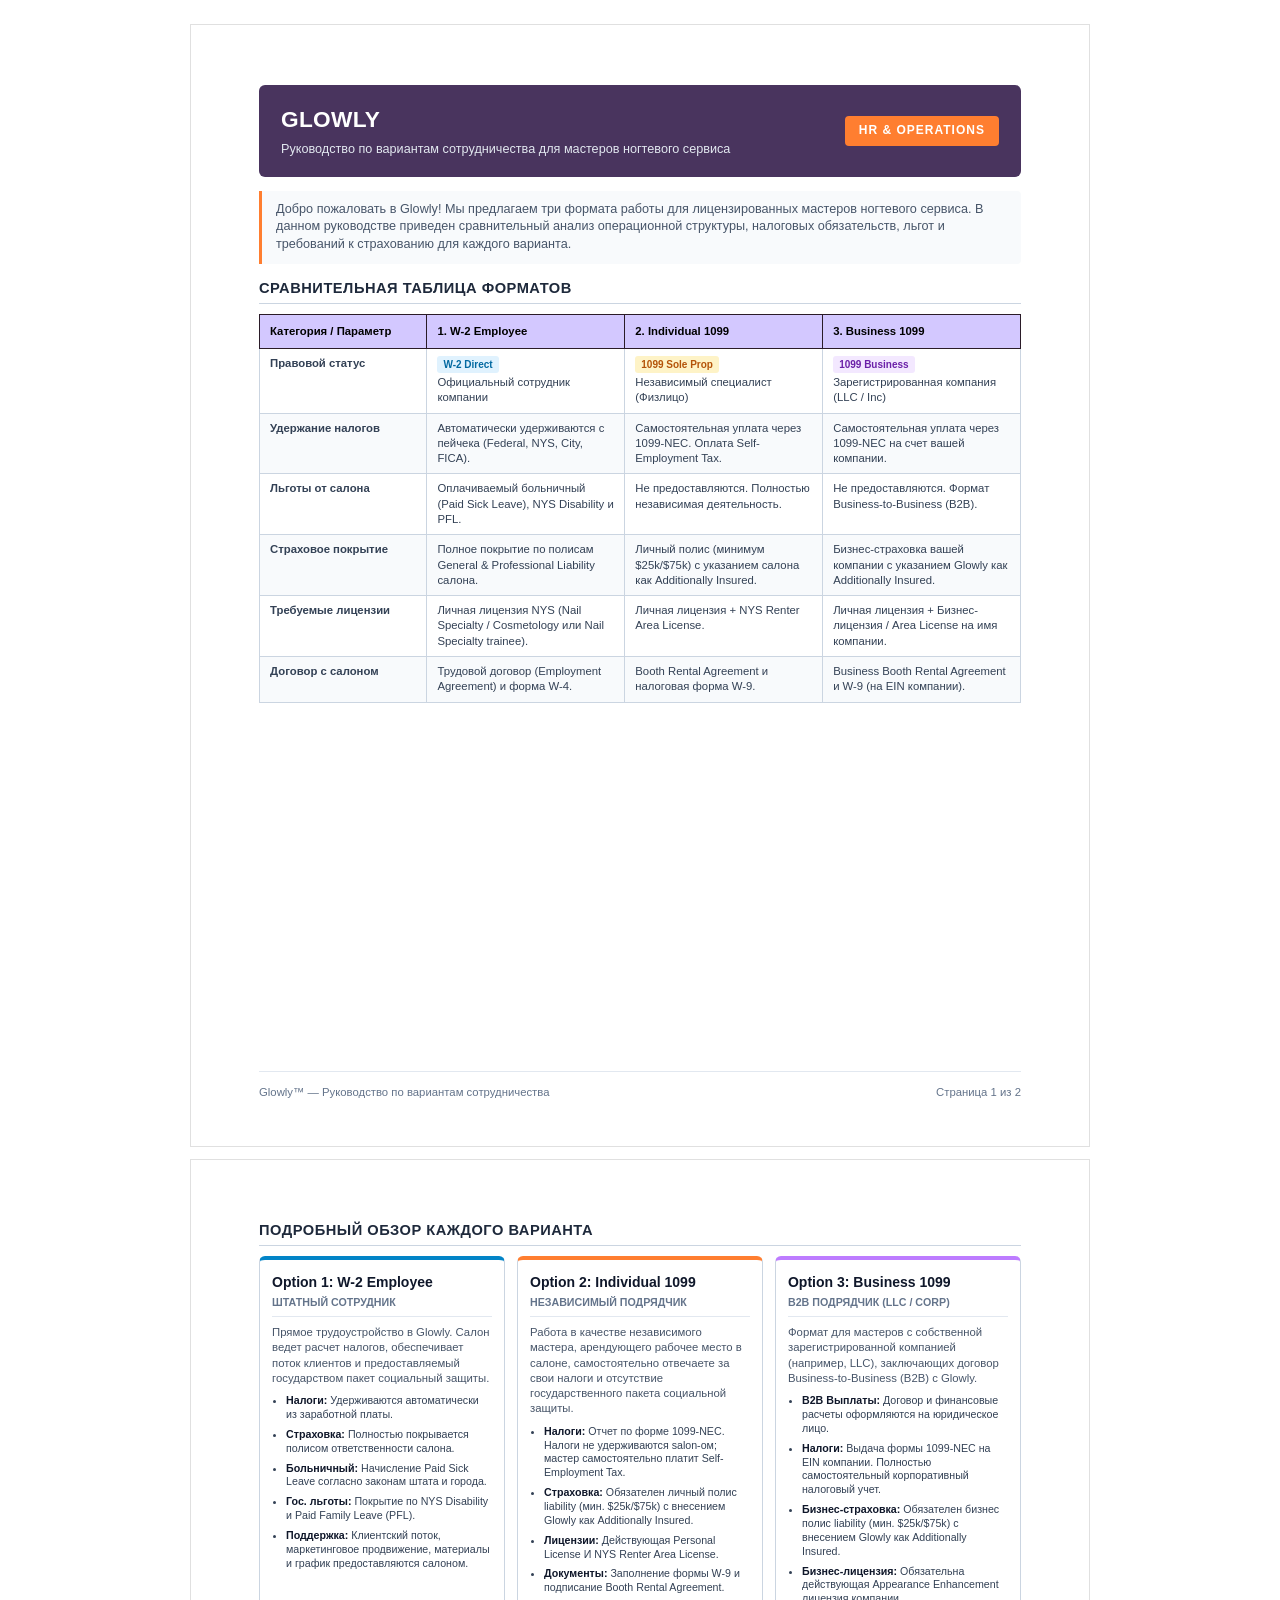
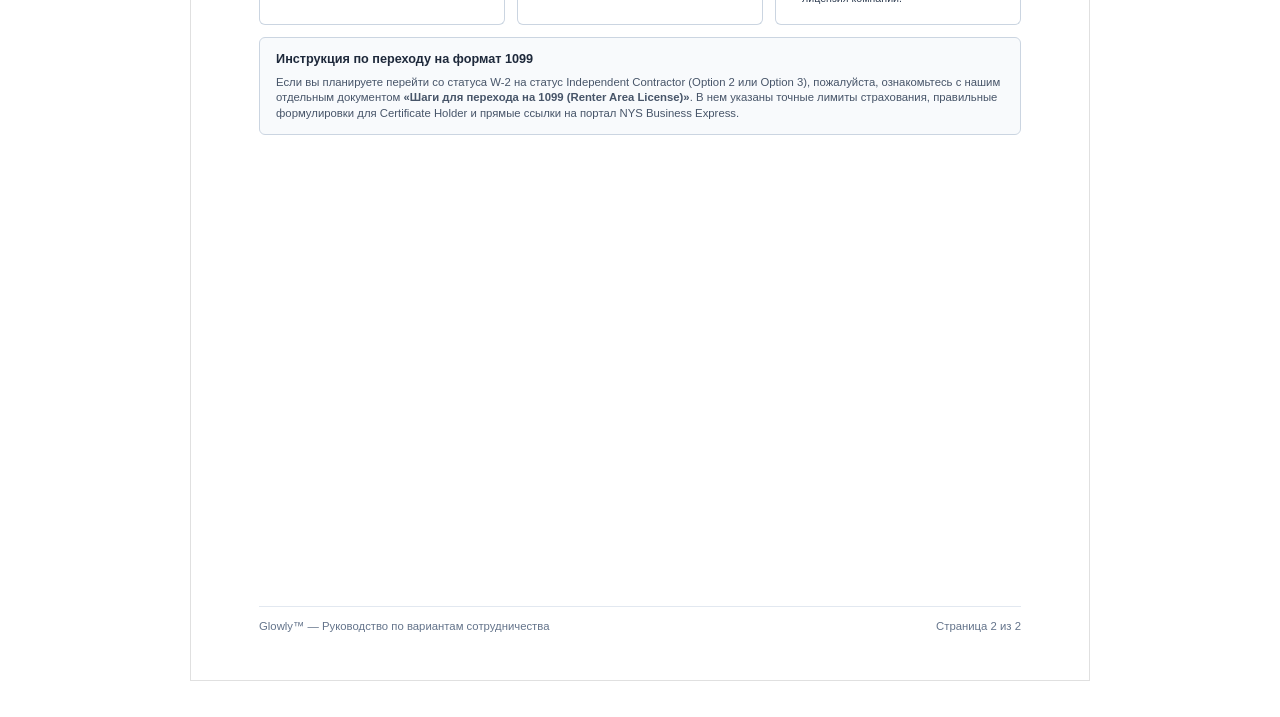
==== index.html @ 04765d13 "second page draft" ====
<!doctype html>
<html lang="ru">
  <head>
    <meta charset="UTF-8" />
    <title>Glowly — Варианты работы для мастеров ногтевого сервиса</title>
    <style>
      @page {
        margin: 0;
      }
      *,
      *::before,
      *::after {
        box-sizing: border-box;
      }
      html,
      body {
        margin: 0;
        padding: 0;
      }
      html {
        background-color: #ffffff;
      }
      @media (prefers-color-scheme: dark) {
        html {
          background-color: #1f1f1f;
        }
      }
      body {
        padding: 24px 0;
        margin: 0 auto;
        max-width: 900px !important;
        border: none !important;
        background: transparent !important;
        font-family:
          "Segoe UI",
          -apple-system,
          BlinkMacSystemFont,
          Roboto,
          Helvetica,
          Arial,
          sans-serif;
        color: #1e293b;
        line-height: 1.45;
      }
      .page {
        height: 297mm;
        margin: 0 auto 12px auto;
        padding: 16mm 18mm 12mm 18mm;
        background-color: #ffffff;
        border: 1px solid rgba(0, 0, 0, 0.12);
        display: flex;
        flex-direction: column;
        justify-content: space-between;
        position: relative;
        overflow: hidden;
      }
      @media screen and (max-width: 600px) {
        body {
          padding: 16px 0;
        }
        .page {
          margin: 0 auto 8px auto;
          border: none;
          padding: 12px 16px;
          height: auto;
          min-height: 297mm;
        }
      }
      .page-content {
        flex: 1 1 0;
        min-height: 0;
        overflow: hidden;
      }
      .page-footer {
        flex-shrink: 0;
        margin-top: auto;
        padding-top: 3mm;
        border-top: 1px solid #e2e8f0;
        display: flex;
        justify-content: space-between;
        align-items: center;
        font-size: 8.5pt;
        color: #64748b;
      }

      /* Header Masthead */
      .header-masthead {
        background: #49345e;
        color: #ffffff;
        padding: 18px 22px;
        border-radius: 6px;
        margin-bottom: 14px;
        display: flex;
        justify-content: space-between;
        align-items: center;
      }
      .masthead-title h1 {
        font-size: 17pt;
        font-weight: 700;
        margin: 0 0 4px 0;
        letter-spacing: 0.3px;
        color: #ffffff;
      }
      .masthead-title p {
        font-size: 9.5pt;
        margin: 0;
        color: #e2e8f0;
        font-weight: 300;
      }
      .brand-badge {
        background: #ff7e30;
        color: #ffffff;
        font-weight: 700;
        font-size: 9pt;
        padding: 6px 14px;
        border-radius: 4px;
        letter-spacing: 1px;
        text-transform: uppercase;
      }

      .intro-text {
        font-size: 9.5pt;
        color: #475569;
        margin-bottom: 14px;
        line-height: 1.4;
        background: #f8fafc;
        padding: 10px 14px;
        border-left: 3px solid #ff7e30;
        border-radius: 0 4px 4px 0;
      }

      .section-title {
        font-size: 11pt;
        font-weight: 700;
        color: #1e293b;
        text-transform: uppercase;
        letter-spacing: 0.5px;
        margin: 0 0 10px 0;
        padding-bottom: 4px;
        border-bottom: 1px solid #cbd5e1;
      }

      /* Comparison Table */
      .comp-table {
        width: 100%;
        border-collapse: collapse;
        font-size: 8.5pt;
        margin-bottom: 16px;
      }
      .comp-table th {
        background-color: #d3c8ff;
        color: #000000;
        padding: 8px 10px;
        text-align: left;
        font-weight: 600;
        border: 1px solid #2a1b28;
      }
      .comp-table th:first-child {
        width: 22%;
      }
      .comp-table th:nth-child(2) {
        width: 26%;
      }
      .comp-table th:nth-child(3) {
        width: 26%;
      }
      .comp-table th:nth-child(4) {
        width: 26%;
      }
      .comp-table td {
        padding: 7px 10px;
        border: 1px solid #cbd5e1;
        vertical-align: top;
        color: #334155;
        line-height: 1.35;
      }
      .comp-table tr:nth-child(even) td {
        background-color: #f8fafc;
      }
      .tag-w2 {
        display: inline-block;
        background: #e0f2fe;
        color: #0369a1;
        font-weight: 700;
        padding: 2px 6px;
        border-radius: 3px;
        font-size: 7.5pt;
        margin-bottom: 2px;
      }
      .tag-ind {
        display: inline-block;
        background: #fef3c7;
        color: #b45309;
        font-weight: 700;
        padding: 2px 6px;
        border-radius: 3px;
        font-size: 7.5pt;
        margin-bottom: 2px;
      }
      .tag-biz {
        display: inline-block;
        background: #f3e8ff;
        color: #6b21a8;
        font-weight: 700;
        padding: 2px 6px;
        border-radius: 3px;
        font-size: 7.5pt;
        margin-bottom: 2px;
      }

      /* Option Detail Cards Grid */
      .cards-grid {
        display: grid;
        grid-template-columns: repeat(3, 1fr);
        gap: 12px;
        margin-bottom: 12px;
      }
      .option-card {
        border: 1px solid #cbd5e1;
        border-radius: 6px;
        padding: 12px;
        background: #ffffff;
        display: flex;
        flex-direction: column;
      }
      .card-w2 {
        border-top: 4px solid #0284c7;
      }
      .card-ind {
        border-top: 4px solid #ff7e30;
      }
      .card-biz {
        border-top: 4px solid #bd7cff;
      }

      .card-header {
        margin-bottom: 8px;
        padding-bottom: 6px;
        border-bottom: 1px solid #e2e8f0;
      }
      .card-header h3 {
        font-size: 10.5pt;
        margin: 0 0 2px 0;
        color: #0f172a;
      }
      .card-subtitle {
        font-size: 8pt;
        color: #64748b;
        font-weight: 600;
        text-transform: uppercase;
      }

      .card-body p {
        font-size: 8.5pt;
        color: #475569;
        margin: 0 0 8px 0;
        line-height: 1.35;
      }

      .feature-list {
        margin: 0;
        padding-left: 14px;
        font-size: 8pt;
        color: #334155;
      }
      .feature-list li {
        margin-bottom: 6px;
        line-height: 1.3;
      }
      .feature-list li strong {
        color: #0f172a;
      }

      /* Summary Box */
      .summary-box {
        background-color: #f8fafc;
        border: 1px solid #cbd5e1;
        border-radius: 6px;
        padding: 12px 16px;
        margin-top: 10px;
      }
      .summary-box h4 {
        margin: 0 0 6px 0;
        font-size: 9.5pt;
        color: #1e293b;
      }
      .summary-box p {
        margin: 0;
        font-size: 8.5pt;
        color: #475569;
        line-height: 1.4;
      }

      @media print {
        @page {
          size: letter;
          margin: 0;
        }
        *,
        *::before,
        *::after {
          box-shadow: none !important;
          text-shadow: none !important;
          -webkit-print-color-adjust: exact;
          print-color-adjust: exact;
        }
        body {
          padding: 0;
          background: none;
        }
        .page {
          margin: 0;
          border: none;
          height: 279.4mm;
          padding: 14mm 18mm 8mm 18mm;
          break-after: page;
          page-break-after: always;
        }
        .header-masthead {
          margin-bottom: 10px;
        }
        .intro-text {
          margin-bottom: 10px;
        }
        .section-title {
          margin-bottom: 8px;
        }
        .comp-table {
          margin-bottom: 12px;
        }
        .page-footer {
          padding-top: 2mm;
          font-size: 8pt;
        }
        .page:last-child {
          break-after: auto;
          page-break-after: auto;
        }
      }
      [contenteditable]:focus {
        outline: none;
      }
    </style>
  </head>
  <body>
    <div contenteditable="true">
      <!-- PAGE 1 -->
      <section class="page">
        <div class="page-content">
          <header class="header-masthead">
            <div class="masthead-title">
              <h1>GLOWLY</h1>
              <p>Руководство по вариантам сотрудничества для мастеров ногтевого сервиса</p>
            </div>
            <div class="brand-badge">HR & Operations</div>
          </header>

          <div class="intro-text">
            Добро пожаловать в Glowly! Мы предлагаем три формата работы для лицензированных мастеров ногтевого сервиса.
            В данном руководстве приведен сравнительный анализ операционной структуры, налоговых обязательств, льгот и
            требований к страхованию для каждого варианта.
          </div>

          <h2 class="section-title">Сравнительная таблица форматов</h2>

          <table class="comp-table">
            <thead>
              <tr>
                <th>Категория / Параметр</th>
                <th>1. W-2 Employee</th>
                <th>2. Individual 1099</th>
                <th>3. Business 1099</th>
              </tr>
            </thead>
            <tbody>
              <tr>
                <td><strong>Правовой статус</strong></td>
                <td><span class="tag-w2">W-2 Direct</span><br />Официальный сотрудник компании</td>
                <td><span class="tag-ind">1099 Sole Prop</span><br />Независимый специалист (Физлицо)</td>
                <td><span class="tag-biz">1099 Business</span><br />Зарегистрированная компания (LLC / Inc)</td>
              </tr>
              <tr>
                <td><strong>Удержание налогов</strong></td>
                <td>Автоматически удерживаются с пейчека (Federal, NYS, City, FICA).</td>
                <td>Самостоятельная уплата через 1099-NEC. Оплата Self-Employment Tax.</td>
                <td>Самостоятельная уплата через 1099-NEC на счет вашей компании.</td>
              </tr>
              <tr>
                <td><strong>Льготы от салона</strong></td>
                <td>Оплачиваемый больничный (Paid Sick Leave), NYS Disability и PFL.</td>
                <td>Не предоставляются. Полностью независимая деятельность.</td>
                <td>Не предоставляются. Формат Business-to-Business (B2B).</td>
              </tr>
              <tr>
                <td><strong>Страховое покрытие</strong></td>
                <td>Полное покрытие по полисам General & Professional Liability салона.</td>
                <td>Личный полис (минимум $25k/$75k) с указанием салона как Additionally Insured.</td>
                <td>Бизнес-страховка вашей компании с указанием Glowly как Additionally Insured.</td>
              </tr>
              <tr>
                <td><strong>Требуемые лицензии</strong></td>
                <td>Личная лицензия NYS (Nail Specialty / Cosmetology или Nail Specialty trainee).</td>
                <td>Личная лицензия + NYS Renter Area License.</td>
                <td>Личная лицензия + Бизнес-лицензия / Area License на имя компании.</td>
              </tr>
              <tr>
                <td><strong>Договор с салоном</strong></td>
                <td>Трудовой договор (Employment Agreement) и форма W-4.</td>
                <td>Booth Rental Agreement и налоговая форма W-9.</td>
                <td>Business Booth Rental Agreement и W-9 (на EIN компании).</td>
              </tr>
            </tbody>
          </table>
        </div>
        <footer class="page-footer">
          <span>Glowly™ — Руководство по вариантам сотрудничества</span>
          <span>Страница 1 из 2</span>
        </footer>
      </section>

      <!-- PAGE 2 -->
      <section class="page">
        <div class="page-content">
          <h2 class="section-title">Подробный обзор каждого варианта</h2>

          <div class="cards-grid">
            <!-- CARD 1 -->
            <div class="option-card card-w2">
              <div class="card-header">
                <h3>Option 1: W-2 Employee</h3>
                <div class="card-subtitle">Штатный сотрудник</div>
              </div>
              <div class="card-body">
                <p>
                  Прямое трудоустройство в Glowly. Салон ведет расчет налогов, обеспечивает поток клиентов и
                  предоставляемый государством пакет социальный защиты.
                </p>
                <ul class="feature-list">
                  <li><strong>Налоги:</strong> Удерживаются автоматически из заработной платы.</li>
                  <li><strong>Страховка:</strong> Полностью покрывается полисом ответственности салона.</li>
                  <li><strong>Больничный:</strong> Начисление Paid Sick Leave согласно законам штата и города.</li>
                  <li><strong>Гос. льготы:</strong> Покрытие по NYS Disability и Paid Family Leave (PFL).</li>
                  <li>
                    <strong>Поддержка:</strong> Клиентский поток, маркетинговое продвижение, материалы и график
                    предоставляются салоном.
                  </li>
                </ul>
              </div>
            </div>

            <!-- CARD 2 -->
            <div class="option-card card-ind">
              <div class="card-header">
                <h3>Option 2: Individual 1099</h3>
                <div class="card-subtitle">Независимый подрядчик</div>
              </div>
              <div class="card-body">
                <p>
                  Работа в качестве независимого мастера, арендующего рабочее место в салоне, самостоятельно отвечаете за свои налоги и отсутствие государственного пакета социальной защиты.
                </p>
                <ul class="feature-list">
                  <li>
                    <strong>Налоги:</strong> Отчет по форме 1099-NEC. Налоги не удерживаются salon-ом; мастер
                    самостоятельно платит Self-Employment Tax.
                  </li>
                  <li>
                    <strong>Страховка:</strong> Обязателен личный полис liability (мин. $25k/$75k) с внесением Glowly
                    как Additionally Insured.
                  </li>
                  <li><strong>Лицензии:</strong> Действующая Personal License И NYS Renter Area License.</li>
                  <li><strong>Документы:</strong> Заполнение формы W-9 и подписание Booth Rental Agreement.</li>
                </ul>
              </div>
            </div>

            <!-- CARD 3 -->
            <div class="option-card card-biz">
              <div class="card-header">
                <h3>Option 3: Business 1099</h3>
                <div class="card-subtitle">B2B Подрядчик (LLC / Corp)</div>
              </div>
              <div class="card-body">
                <p>
                  Формат для мастеров с собственной зарегистрированной компанией (например, LLC), заключающих договор
                  Business-to-Business (B2B) с Glowly.
                </p>
                <ul class="feature-list">
                  <li><strong>B2B Выплаты:</strong> Договор и финансовые расчеты оформляются на юридическое лицо.</li>
                  <li>
                    <strong>Налоги:</strong> Выдача формы 1099-NEC на EIN компании. Полностью самостоятельный
                    корпоративный налоговый учет.
                  </li>
                  <li>
                    <strong>Бизнес-страховка:</strong> Обязателен бизнес полис liability (мин. $25k/$75k) с внесением Glowly как Additionally Insured.
                  </li>
                  <li>
                    <strong>Бизнес-лицензия:</strong> Обязательна действующая Appearance Enhancement лицензия компании.
                  </li>
                </ul>
              </div>
            </div>
          </div>

          <div class="summary-box">
            <h4>Инструкция по переходу на формат 1099</h4>
            <p>
              Если вы планируете перейти со статуса W-2 на статус Independent Contractor (Option 2 или Option 3),
              пожалуйста, ознакомьтесь с нашим отдельным документом
              <strong>«Шаги для перехода на 1099 (Renter Area License)»</strong>. В нем указаны точные лимиты
              страхования, правильные формулировки для Certificate Holder и прямые ссылки на портал NYS Business
              Express.
            </p>
          </div>
        </div>
        <footer class="page-footer">
          <span>Glowly™ — Руководство по вариантам сотрудничества</span>
          <span>Страница 2 из 2</span>
        </footer>
      </section>
    </div>
  </body>
</html>
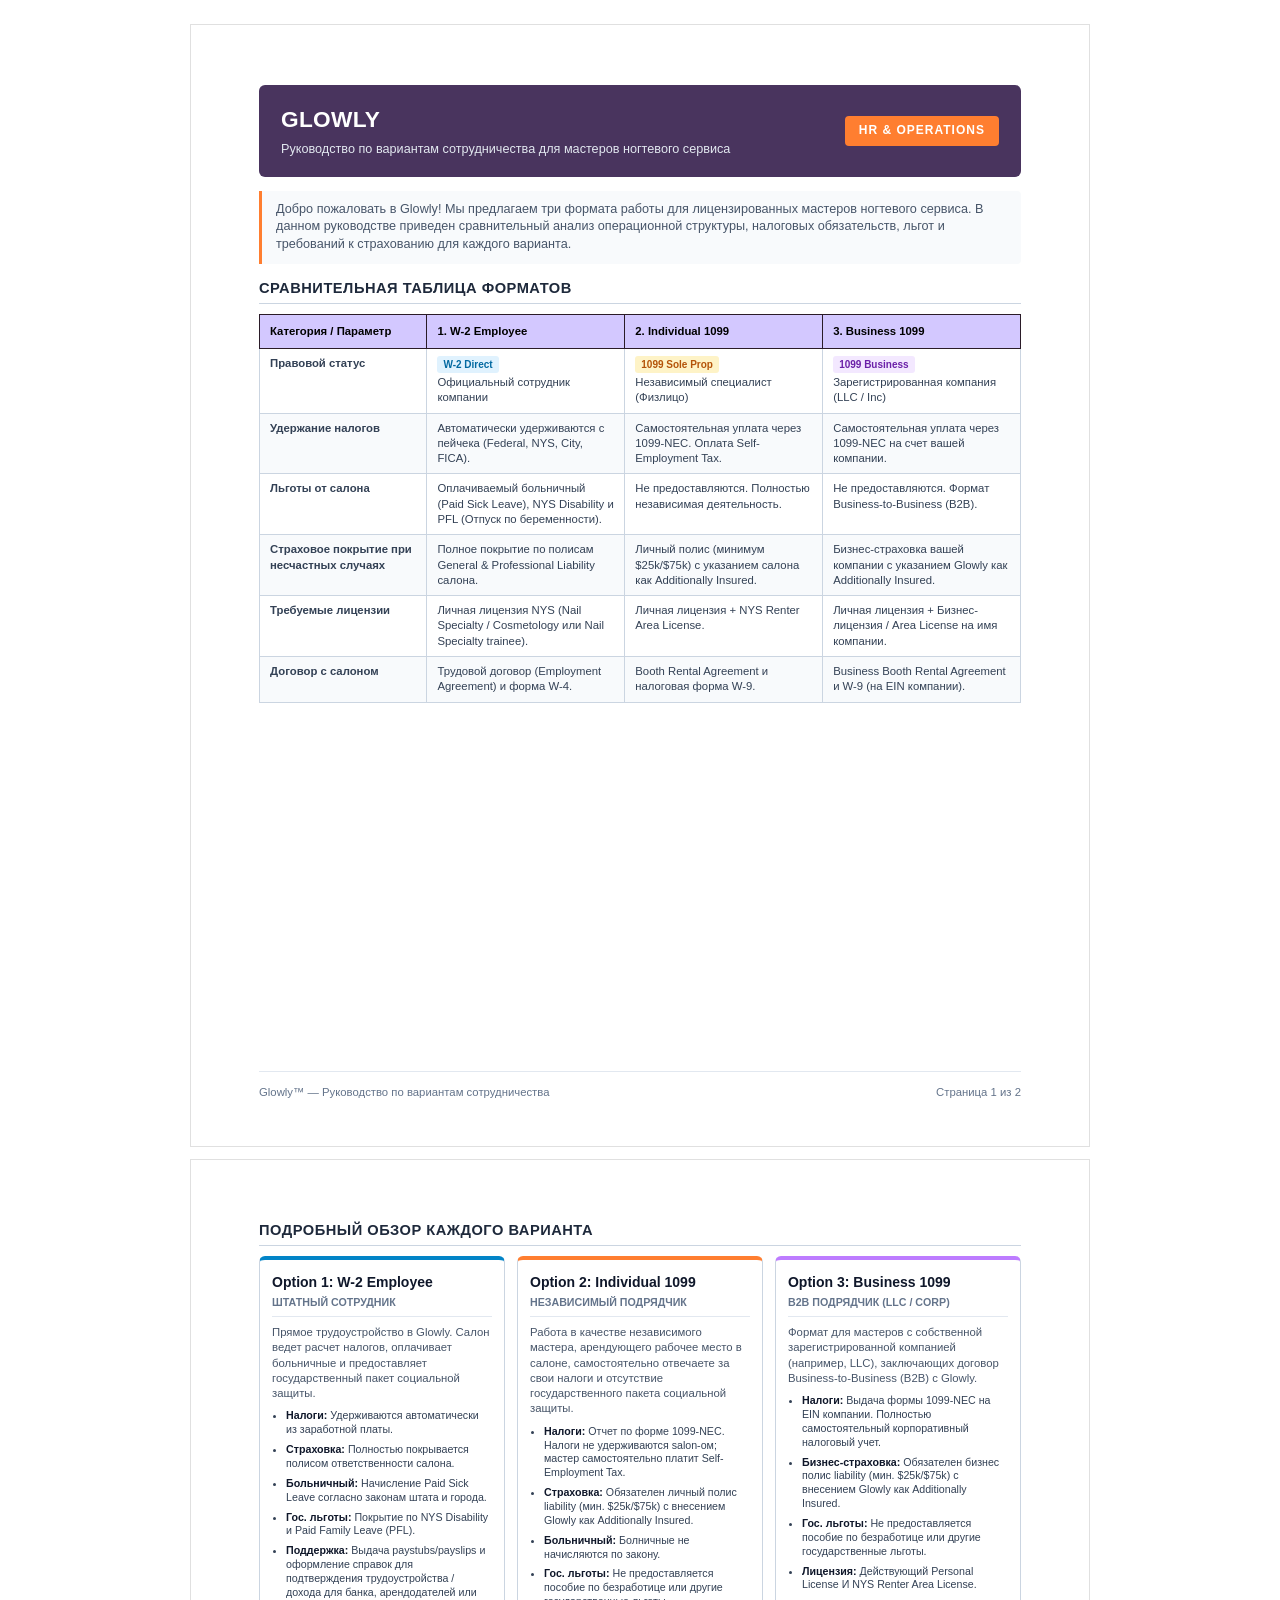
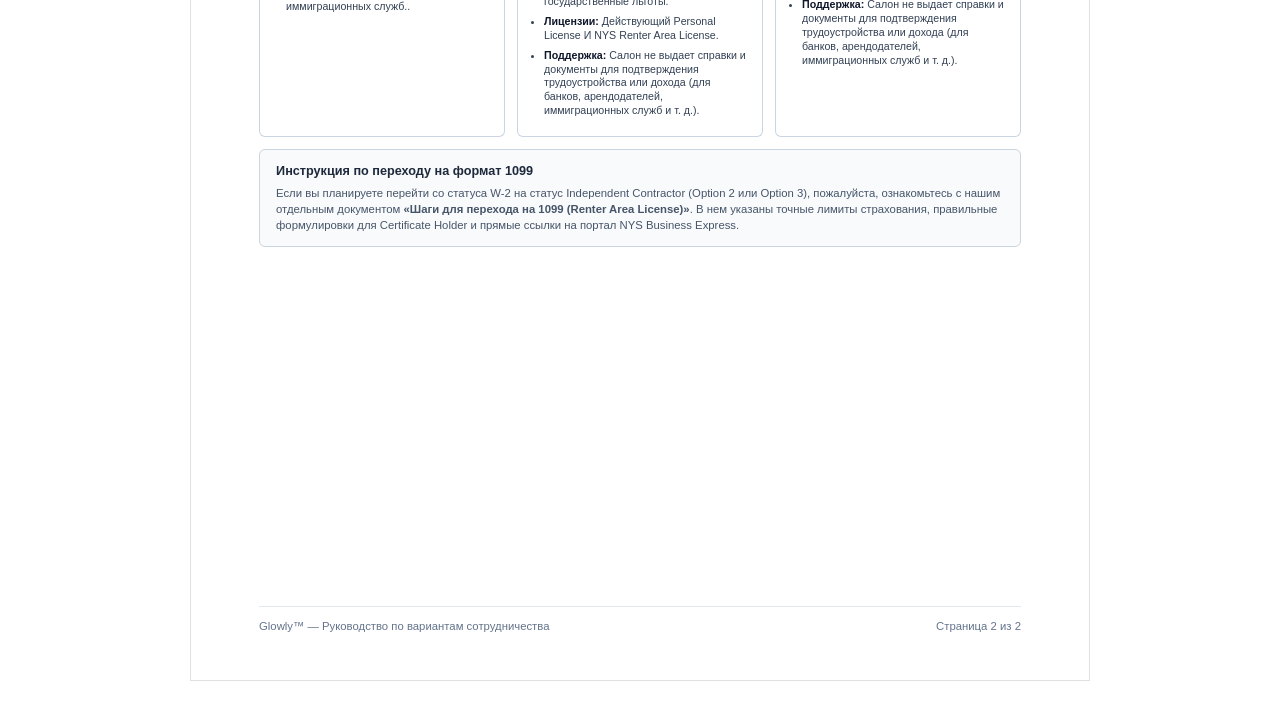
==== commit 217a0d17: "forth page draft" ====
--- a/index.html
+++ b/index.html
@@ -387,12 +387,12 @@
               </tr>
               <tr>
                 <td><strong>Льготы от салона</strong></td>
-                <td>Оплачиваемый больничный (Paid Sick Leave), NYS Disability и PFL.</td>
+                <td>Оплачиваемый больничный (Paid Sick Leave), NYS Disability и PFL (Отпуск по беременности).</td>
                 <td>Не предоставляются. Полностью независимая деятельность.</td>
                 <td>Не предоставляются. Формат Business-to-Business (B2B).</td>
               </tr>
               <tr>
-                <td><strong>Страховое покрытие</strong></td>
+                <td><strong>Страховое покрытие при несчастных случаях</strong></td>
                 <td>Полное покрытие по полисам General & Professional Liability салона.</td>
                 <td>Личный полис (минимум $25k/$75k) с указанием салона как Additionally Insured.</td>
                 <td>Бизнес-страховка вашей компании с указанием Glowly как Additionally Insured.</td>
@@ -432,8 +432,8 @@
               </div>
               <div class="card-body">
                 <p>
-                  Прямое трудоустройство в Glowly. Салон ведет расчет налогов, обеспечивает поток клиентов и
-                  предоставляемый государством пакет социальный защиты.
+                  Прямое трудоустройство в Glowly. Салон ведет расчет налогов, оплачивает больничные и предоставляет
+                  государственный пакет социальной защиты.
                 </p>
                 <ul class="feature-list">
                   <li><strong>Налоги:</strong> Удерживаются автоматически из заработной платы.</li>
@@ -441,8 +441,8 @@
                   <li><strong>Больничный:</strong> Начисление Paid Sick Leave согласно законам штата и города.</li>
                   <li><strong>Гос. льготы:</strong> Покрытие по NYS Disability и Paid Family Leave (PFL).</li>
                   <li>
-                    <strong>Поддержка:</strong> Клиентский поток, маркетинговое продвижение, материалы и график
-                    предоставляются салоном.
+                    <strong>Поддержка:</strong> Выдача paystubs/payslips и оформление справок для подтверждения
+                    трудоустройства / дохода для банка, арендодателей или иммиграционных служб..
                   </li>
                 </ul>
               </div>
@@ -456,7 +456,8 @@
               </div>
               <div class="card-body">
                 <p>
-                  Работа в качестве независимого мастера, арендующего рабочее место в салоне, самостоятельно отвечаете за свои налоги и отсутствие государственного пакета социальной защиты.
+                  Работа в качестве независимого мастера, арендующего рабочее место в салоне, самостоятельно отвечаете
+                  за свои налоги и отсутствие государственного пакета социальной защиты.
                 </p>
                 <ul class="feature-list">
                   <li>
@@ -467,8 +468,16 @@
                     <strong>Страховка:</strong> Обязателен личный полис liability (мин. $25k/$75k) с внесением Glowly
                     как Additionally Insured.
                   </li>
-                  <li><strong>Лицензии:</strong> Действующая Personal License И NYS Renter Area License.</li>
-                  <li><strong>Документы:</strong> Заполнение формы W-9 и подписание Booth Rental Agreement.</li>
+                  <li><strong>Больничный:</strong> Болничные не начисляются по закону.</li>
+                  <li>
+                    <strong>Гос. льготы:</strong> Не предоставляется пособие по безработице или другие государственные
+                    льготы.
+                  </li>
+                  <li><strong>Лицензии:</strong> Действующий Personal License И NYS Renter Area License.</li>
+                  <li>
+                    <strong>Поддержка:</strong> Салон не выдает справки и документы для подтверждения трудоустройства
+                    или дохода (для банков, арендодателей, иммиграционных служб и т. д.).
+                  </li>
                 </ul>
               </div>
             </div>
@@ -485,16 +494,22 @@
                   Business-to-Business (B2B) с Glowly.
                 </p>
                 <ul class="feature-list">
-                  <li><strong>B2B Выплаты:</strong> Договор и финансовые расчеты оформляются на юридическое лицо.</li>
                   <li>
                     <strong>Налоги:</strong> Выдача формы 1099-NEC на EIN компании. Полностью самостоятельный
                     корпоративный налоговый учет.
                   </li>
                   <li>
-                    <strong>Бизнес-страховка:</strong> Обязателен бизнес полис liability (мин. $25k/$75k) с внесением Glowly как Additionally Insured.
-                  </li>
-                  <li>
-                    <strong>Бизнес-лицензия:</strong> Обязательна действующая Appearance Enhancement лицензия компании.
+                    <strong>Бизнес-страховка:</strong> Обязателен бизнес полис liability (мин. $25k/$75k) с внесением
+                    Glowly как Additionally Insured.
+                  </li>
+                  <li>
+                    <strong>Гос. льготы:</strong> Не предоставляется пособие по безработице или другие государственные
+                    льготы.
+                  </li>
+                  <li><strong>Лицензия:</strong> Действующий Personal License И NYS Renter Area License.</li>
+                  <li>
+                    <strong>Поддержка:</strong> Салон не выдает справки и документы для подтверждения трудоустройства
+                    или дохода (для банков, арендодателей, иммиграционных служб и т. д.).
                   </li>
                 </ul>
               </div>
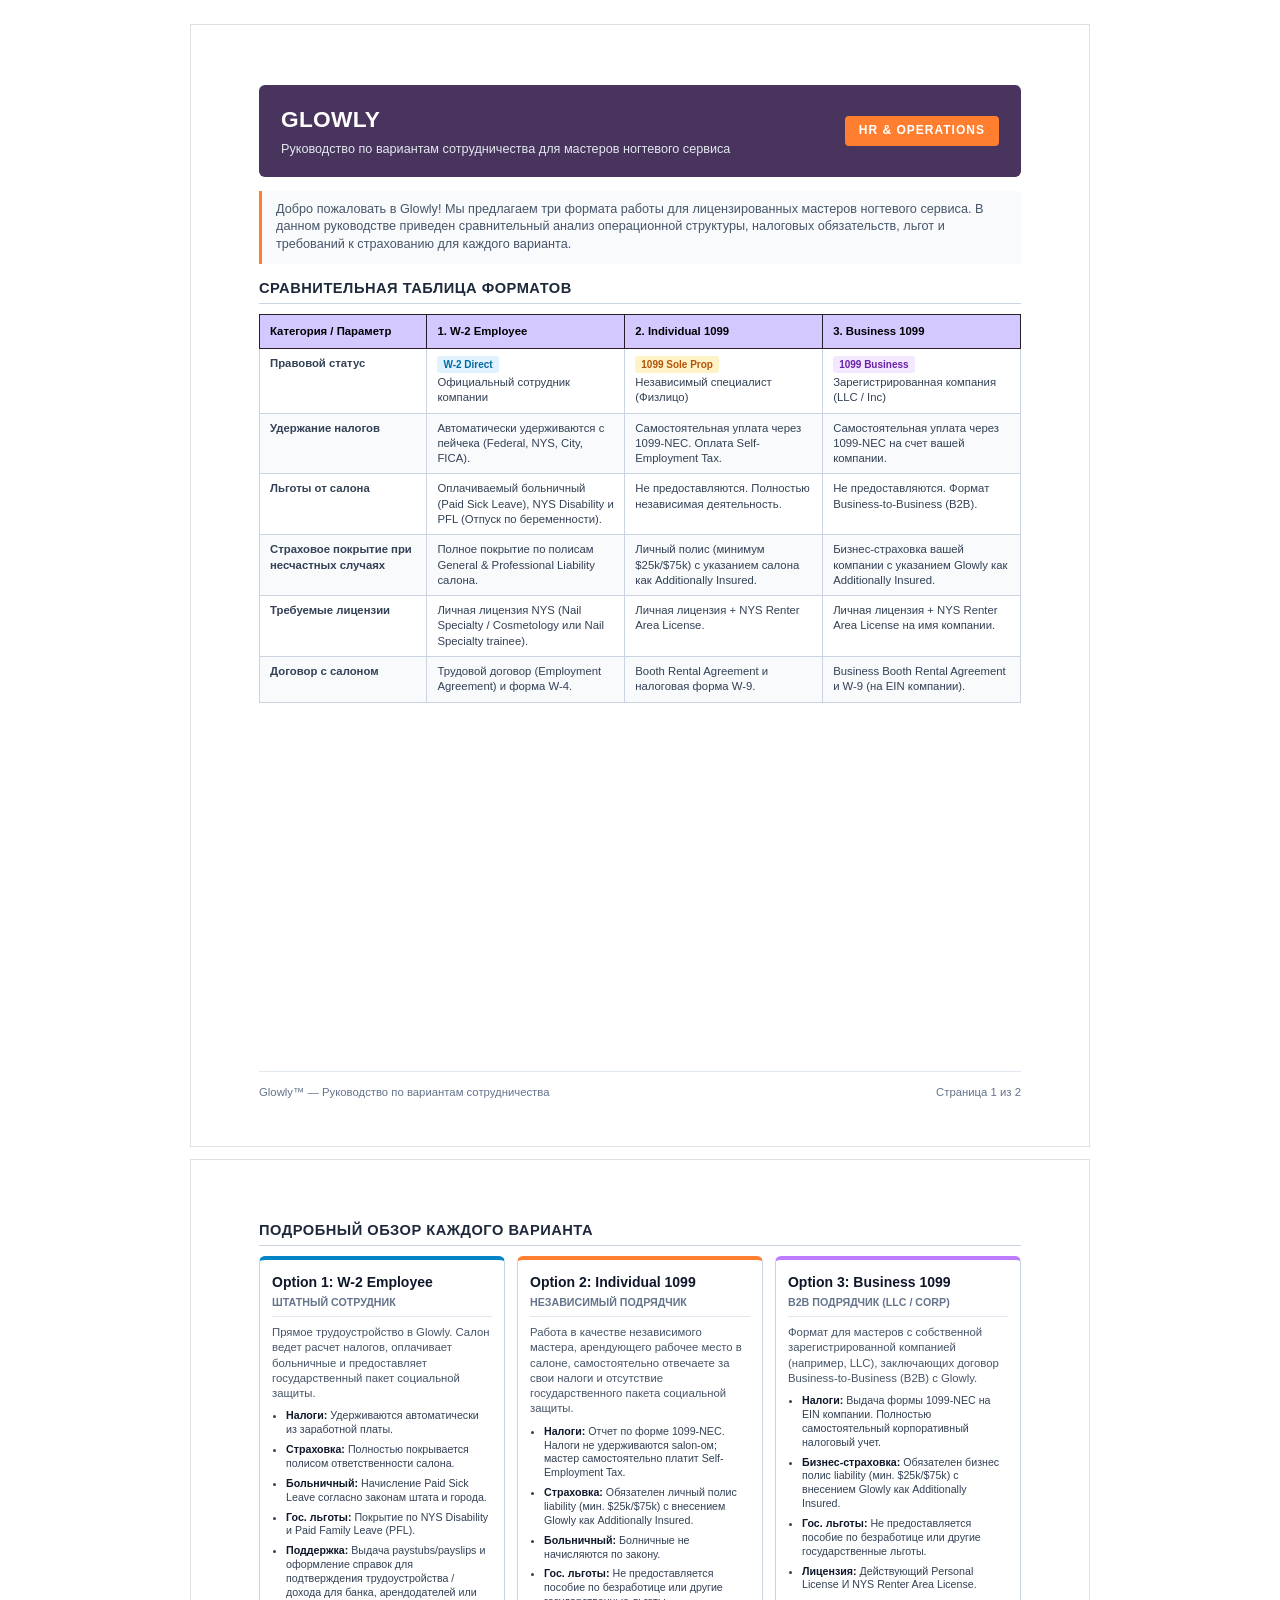
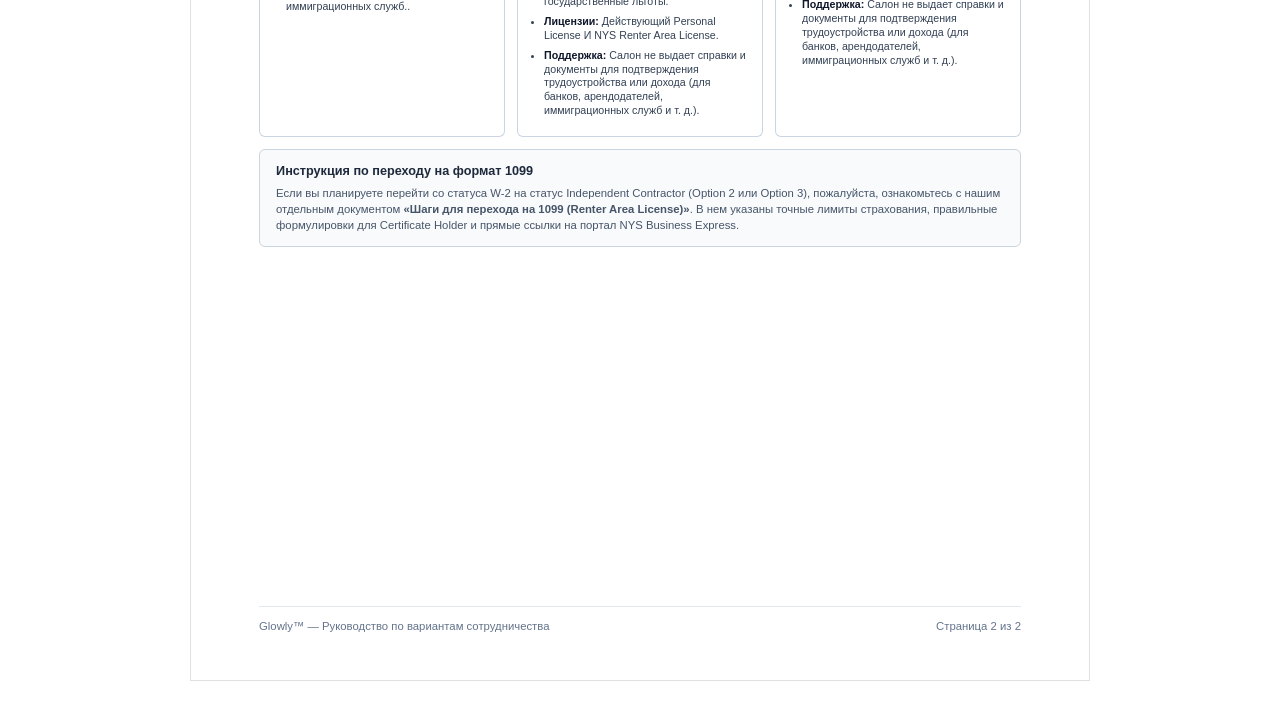
==== commit 2f66fd8d: "fifth page draft" ====
--- a/index.html
+++ b/index.html
@@ -401,7 +401,7 @@
                 <td><strong>Требуемые лицензии</strong></td>
                 <td>Личная лицензия NYS (Nail Specialty / Cosmetology или Nail Specialty trainee).</td>
                 <td>Личная лицензия + NYS Renter Area License.</td>
-                <td>Личная лицензия + Бизнес-лицензия / Area License на имя компании.</td>
+                <td>Личная лицензия + NYS Renter Area License на имя компании.</td>
               </tr>
               <tr>
                 <td><strong>Договор с салоном</strong></td>
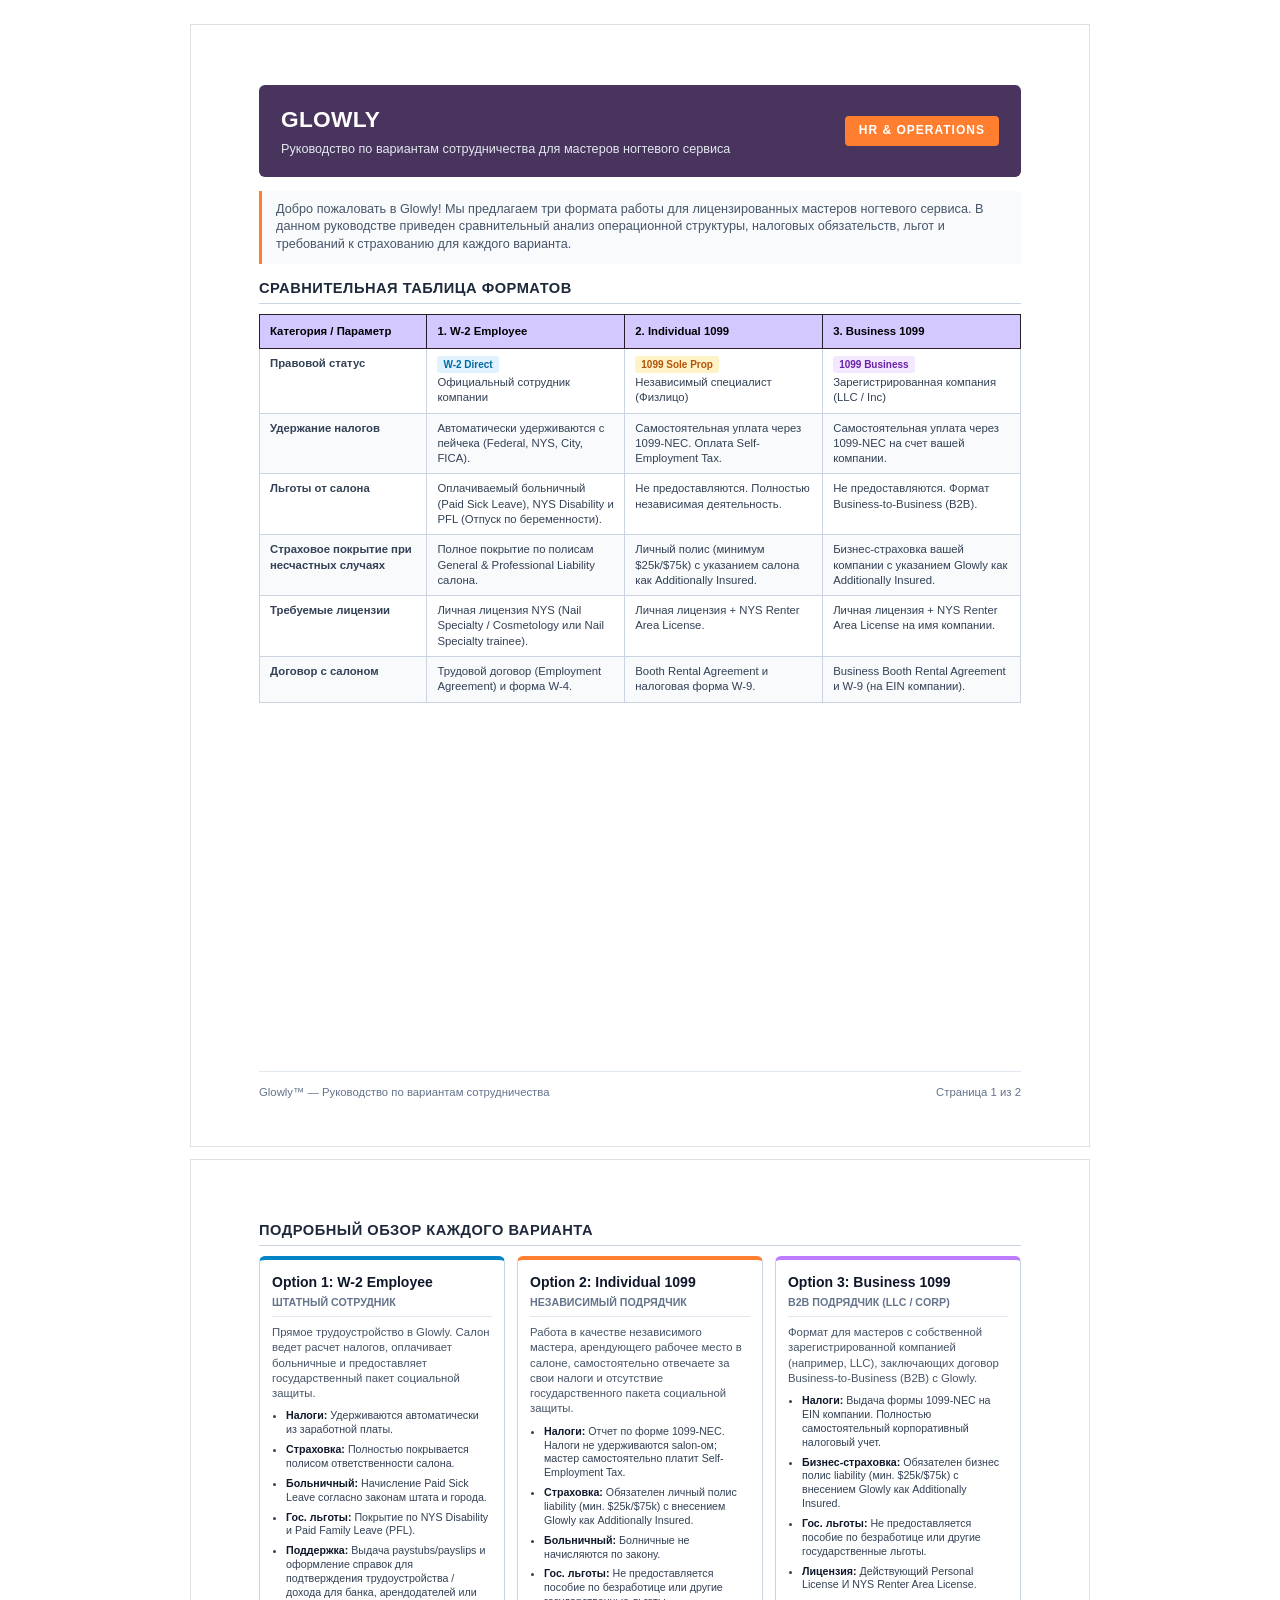
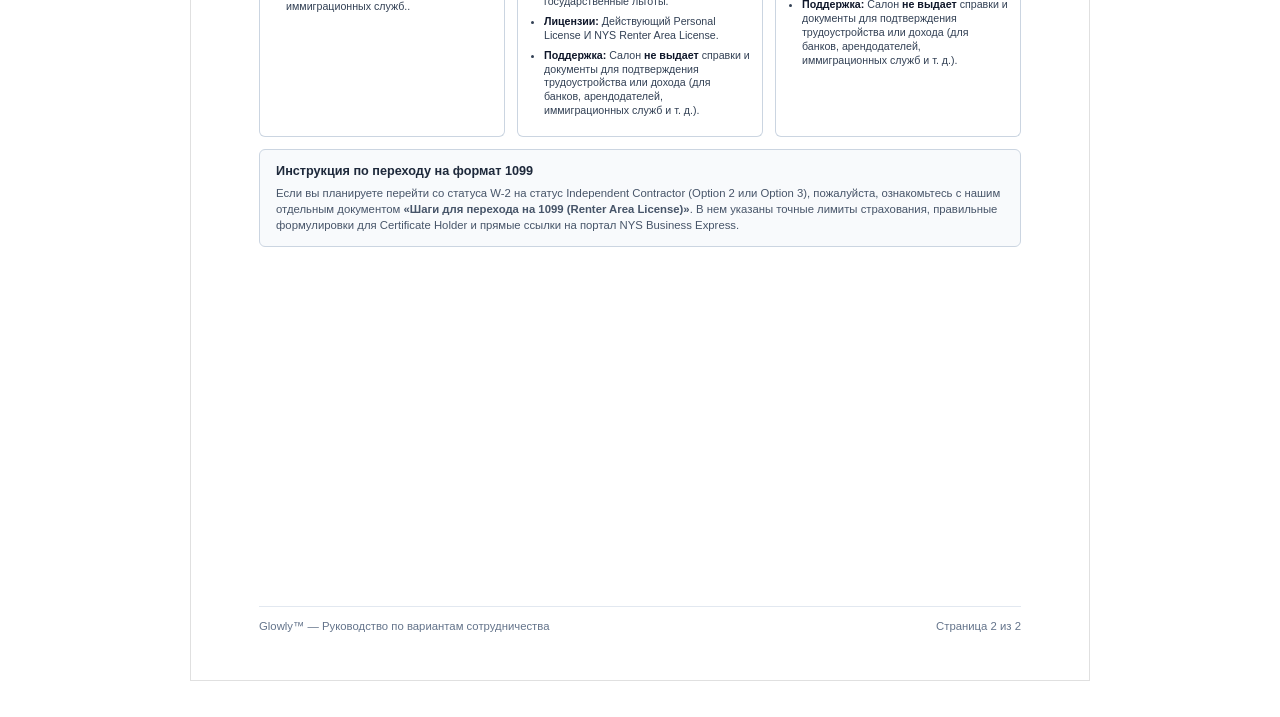
==== commit f0dc2dde: "fifth page draft" ====
--- a/index.html
+++ b/index.html
@@ -475,8 +475,8 @@
                   </li>
                   <li><strong>Лицензии:</strong> Действующий Personal License И NYS Renter Area License.</li>
                   <li>
-                    <strong>Поддержка:</strong> Салон не выдает справки и документы для подтверждения трудоустройства
-                    или дохода (для банков, арендодателей, иммиграционных служб и т. д.).
+                    <strong>Поддержка:</strong> Салон <strong>не выдает </strong>справки и документы для подтверждения
+                    трудоустройства или дохода (для банков, арендодателей, иммиграционных служб и т. д.).
                   </li>
                 </ul>
               </div>
@@ -508,8 +508,8 @@
                   </li>
                   <li><strong>Лицензия:</strong> Действующий Personal License И NYS Renter Area License.</li>
                   <li>
-                    <strong>Поддержка:</strong> Салон не выдает справки и документы для подтверждения трудоустройства
-                    или дохода (для банков, арендодателей, иммиграционных служб и т. д.).
+                    <strong>Поддержка:</strong> Салон <strong>не выдает</strong> справки и документы для подтверждения
+                    трудоустройства или дохода (для банков, арендодателей, иммиграционных служб и т. д.).
                   </li>
                 </ul>
               </div>
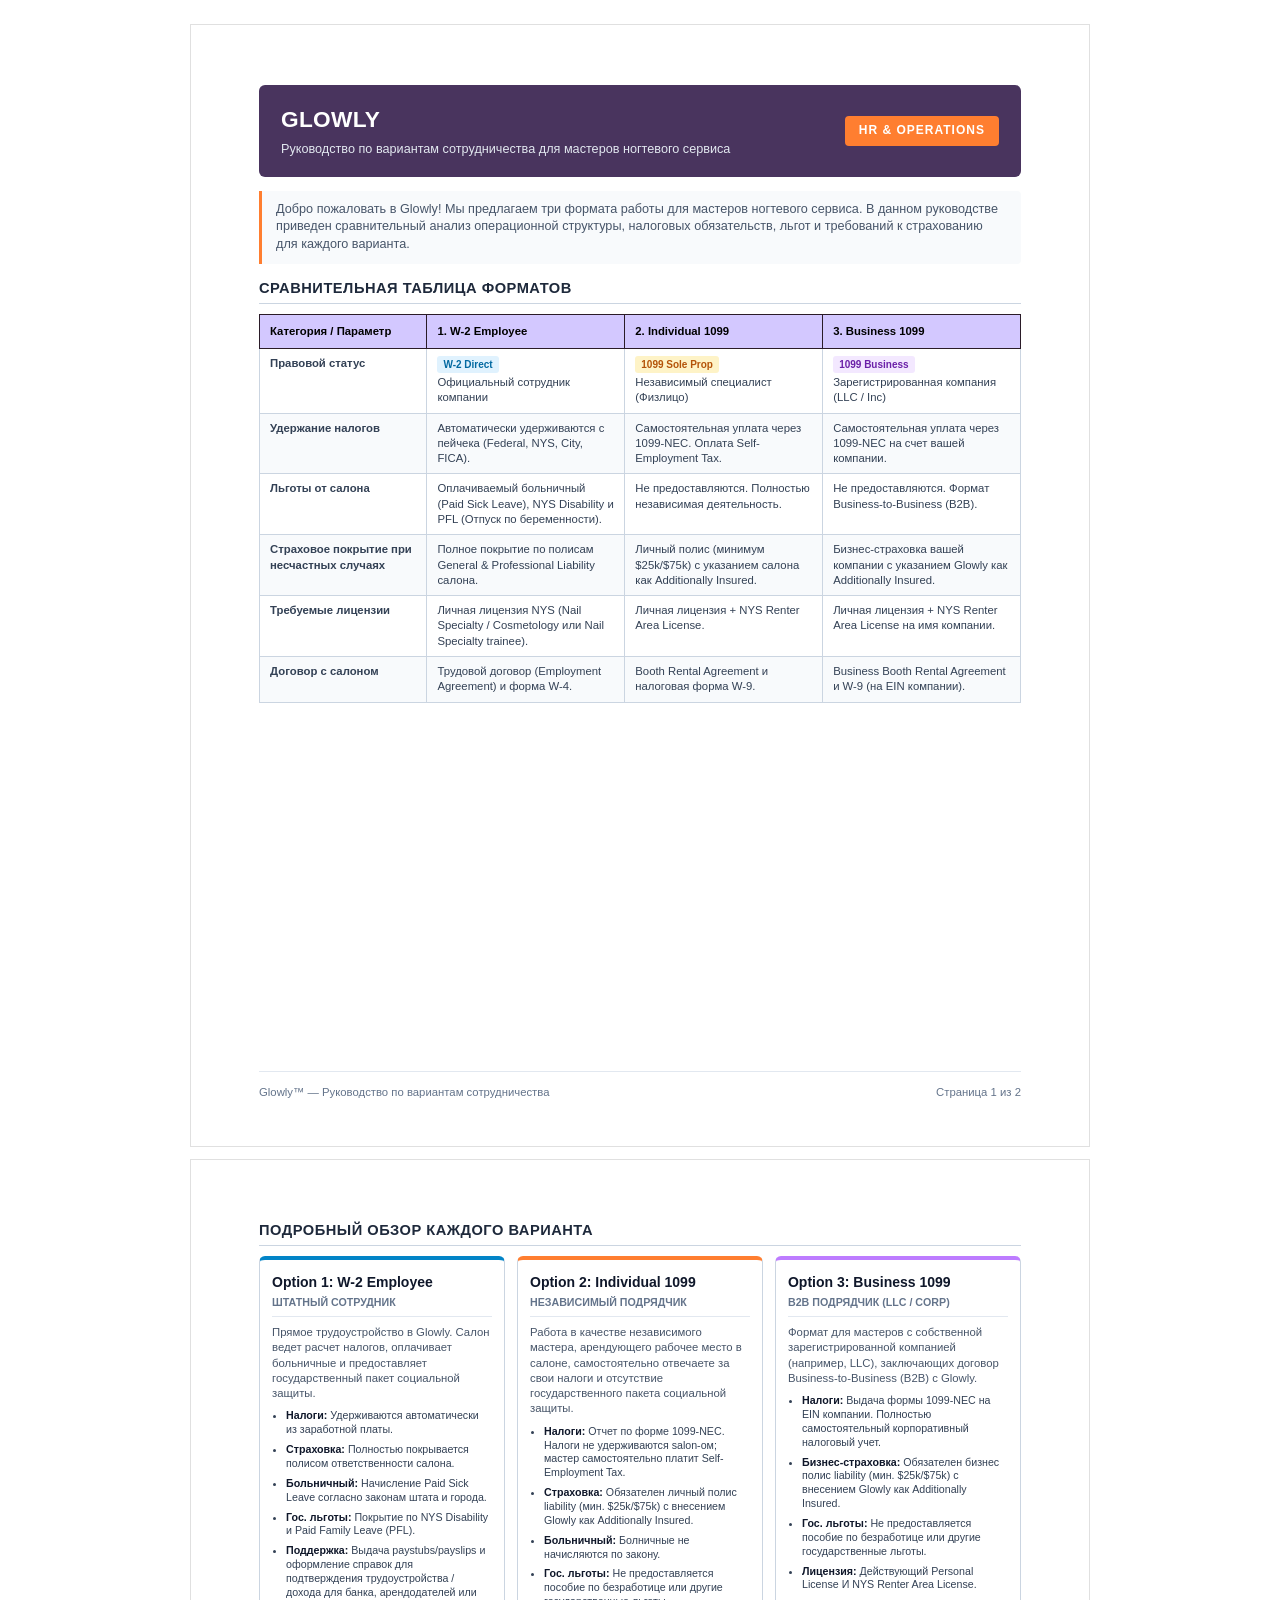
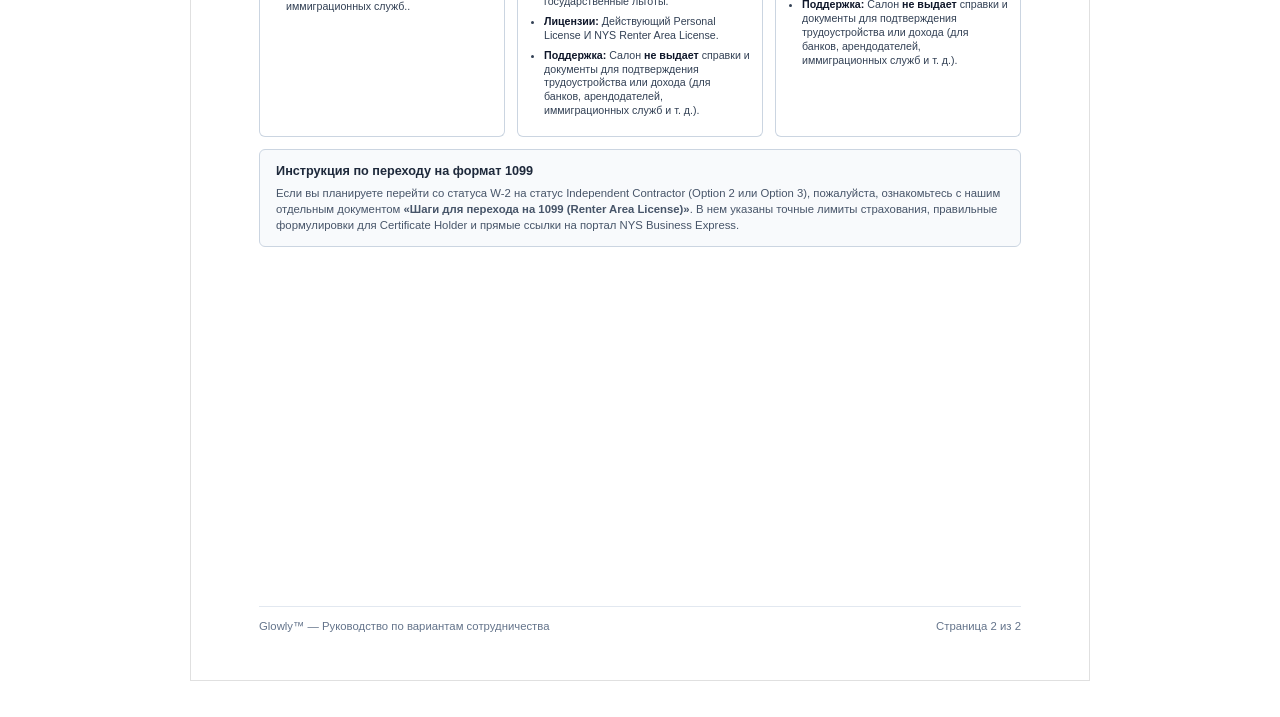
==== commit cd1e77ec: "sixth page draft" ====
--- a/index.html
+++ b/index.html
@@ -356,9 +356,9 @@
           </header>
 
           <div class="intro-text">
-            Добро пожаловать в Glowly! Мы предлагаем три формата работы для лицензированных мастеров ногтевого сервиса.
-            В данном руководстве приведен сравнительный анализ операционной структуры, налоговых обязательств, льгот и
-            требований к страхованию для каждого варианта.
+            Добро пожаловать в Glowly! Мы предлагаем три формата работы для мастеров ногтевого сервиса. В данном
+            руководстве приведен сравнительный анализ операционной структуры, налоговых обязательств, льгот и требований
+            к страхованию для каждого варианта.
           </div>
 
           <h2 class="section-title">Сравнительная таблица форматов</h2>
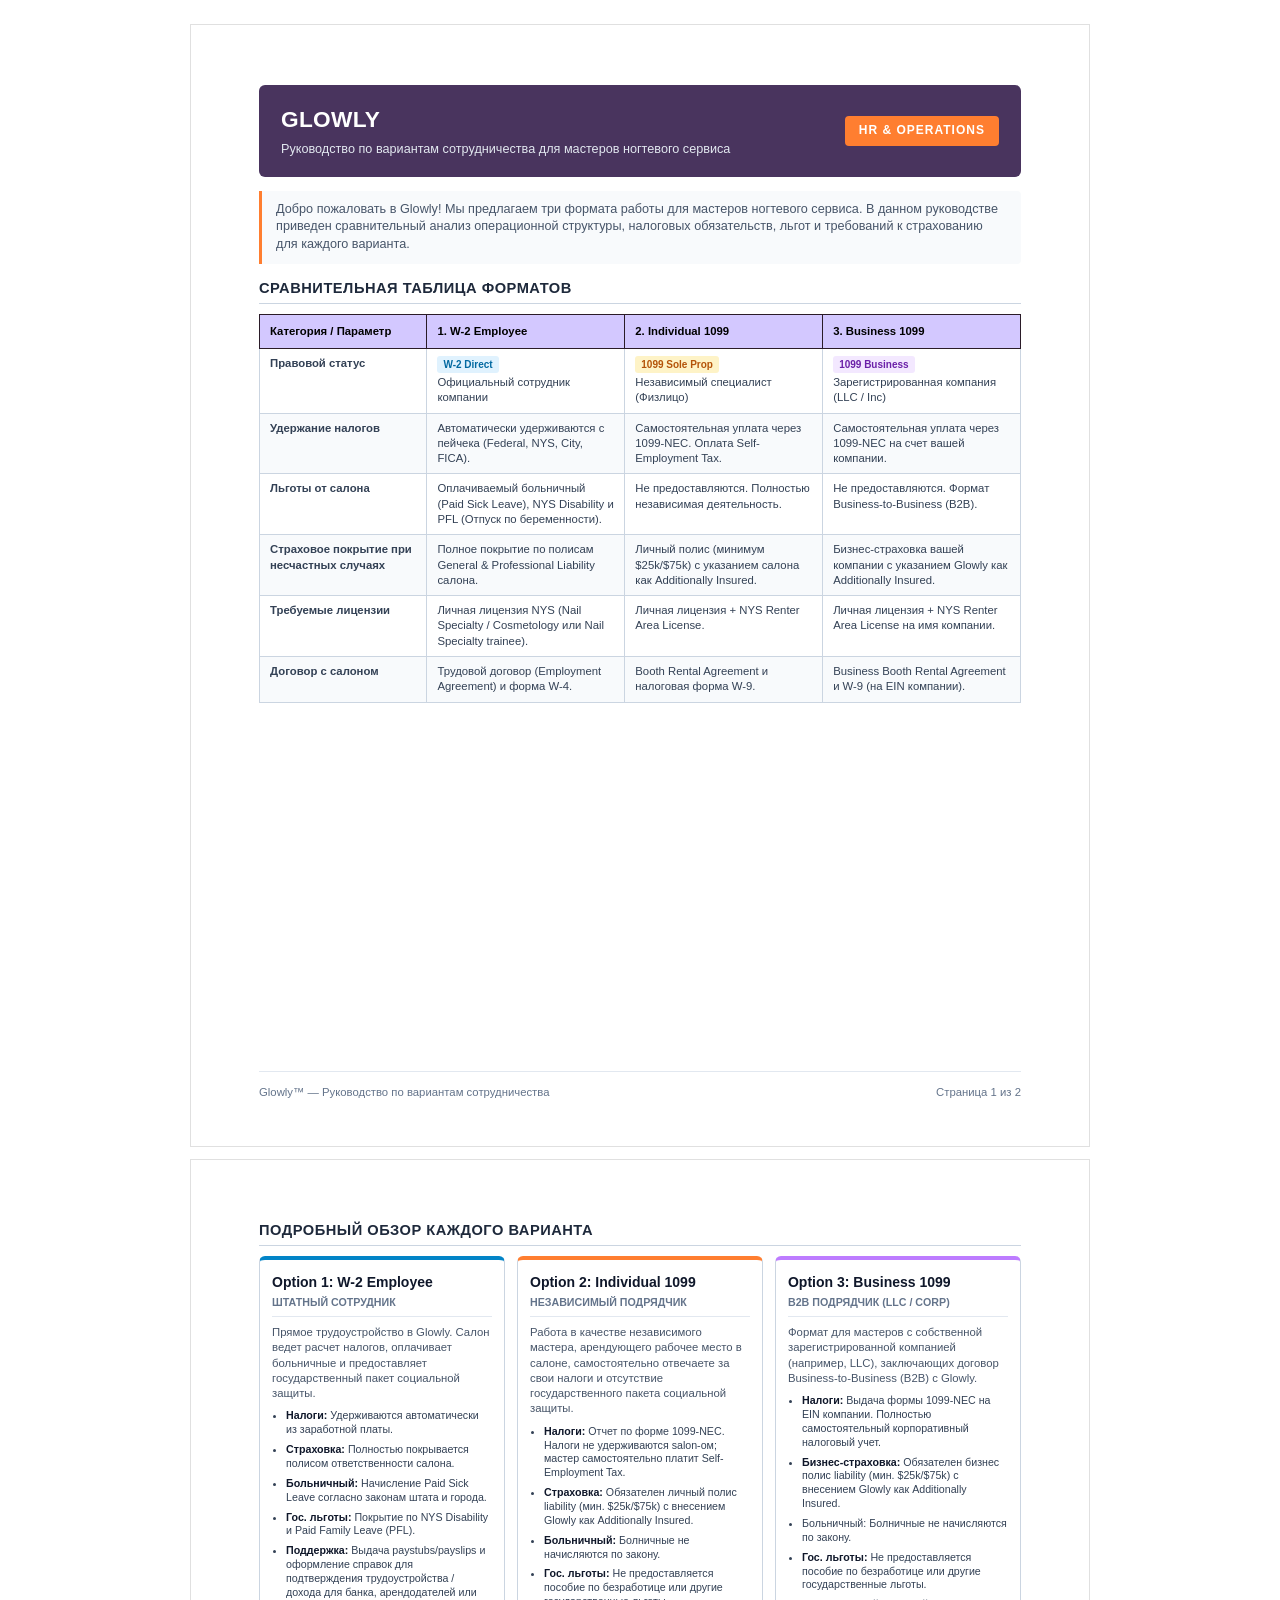
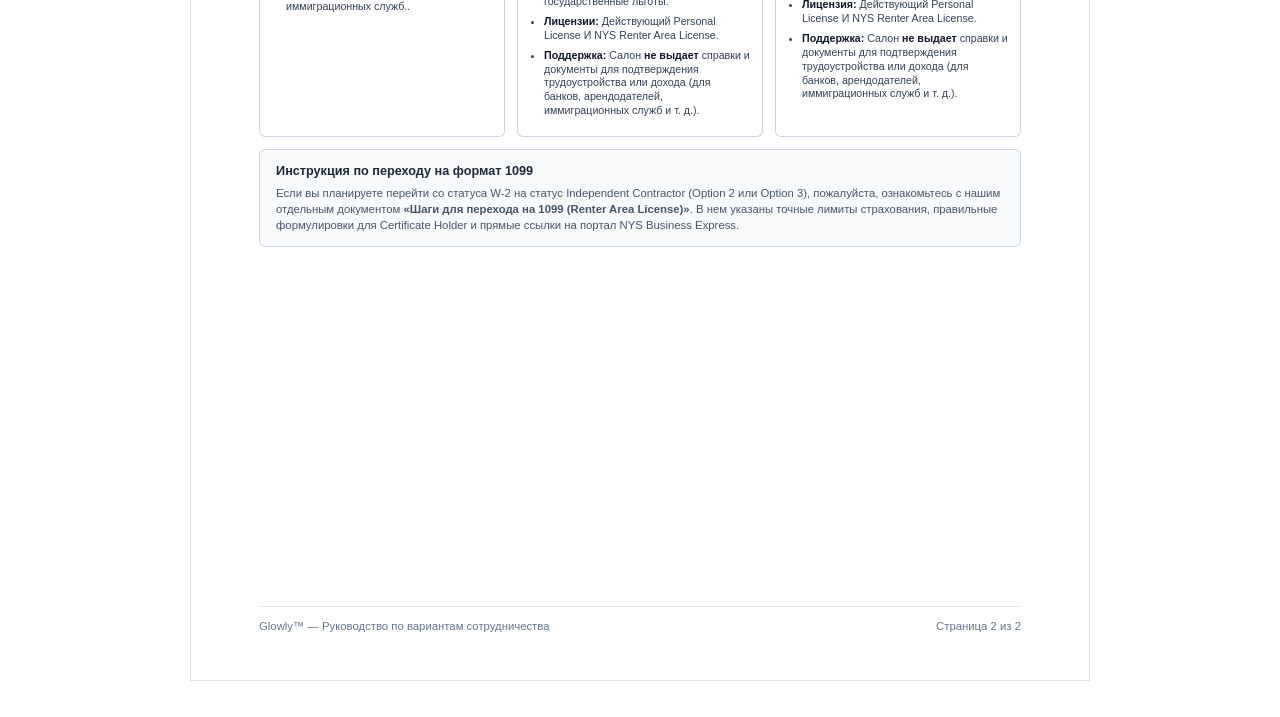
==== commit 51be92e6: "6.1 page draft" ====
--- a/index.html
+++ b/index.html
@@ -502,6 +502,7 @@
                     <strong>Бизнес-страховка:</strong> Обязателен бизнес полис liability (мин. $25k/$75k) с внесением
                     Glowly как Additionally Insured.
                   </li>
+                  <li><strong></strong>Больничный:</strong> Болничные не начисляются по закону.</li>
                   <li>
                     <strong>Гос. льготы:</strong> Не предоставляется пособие по безработице или другие государственные
                     льготы.
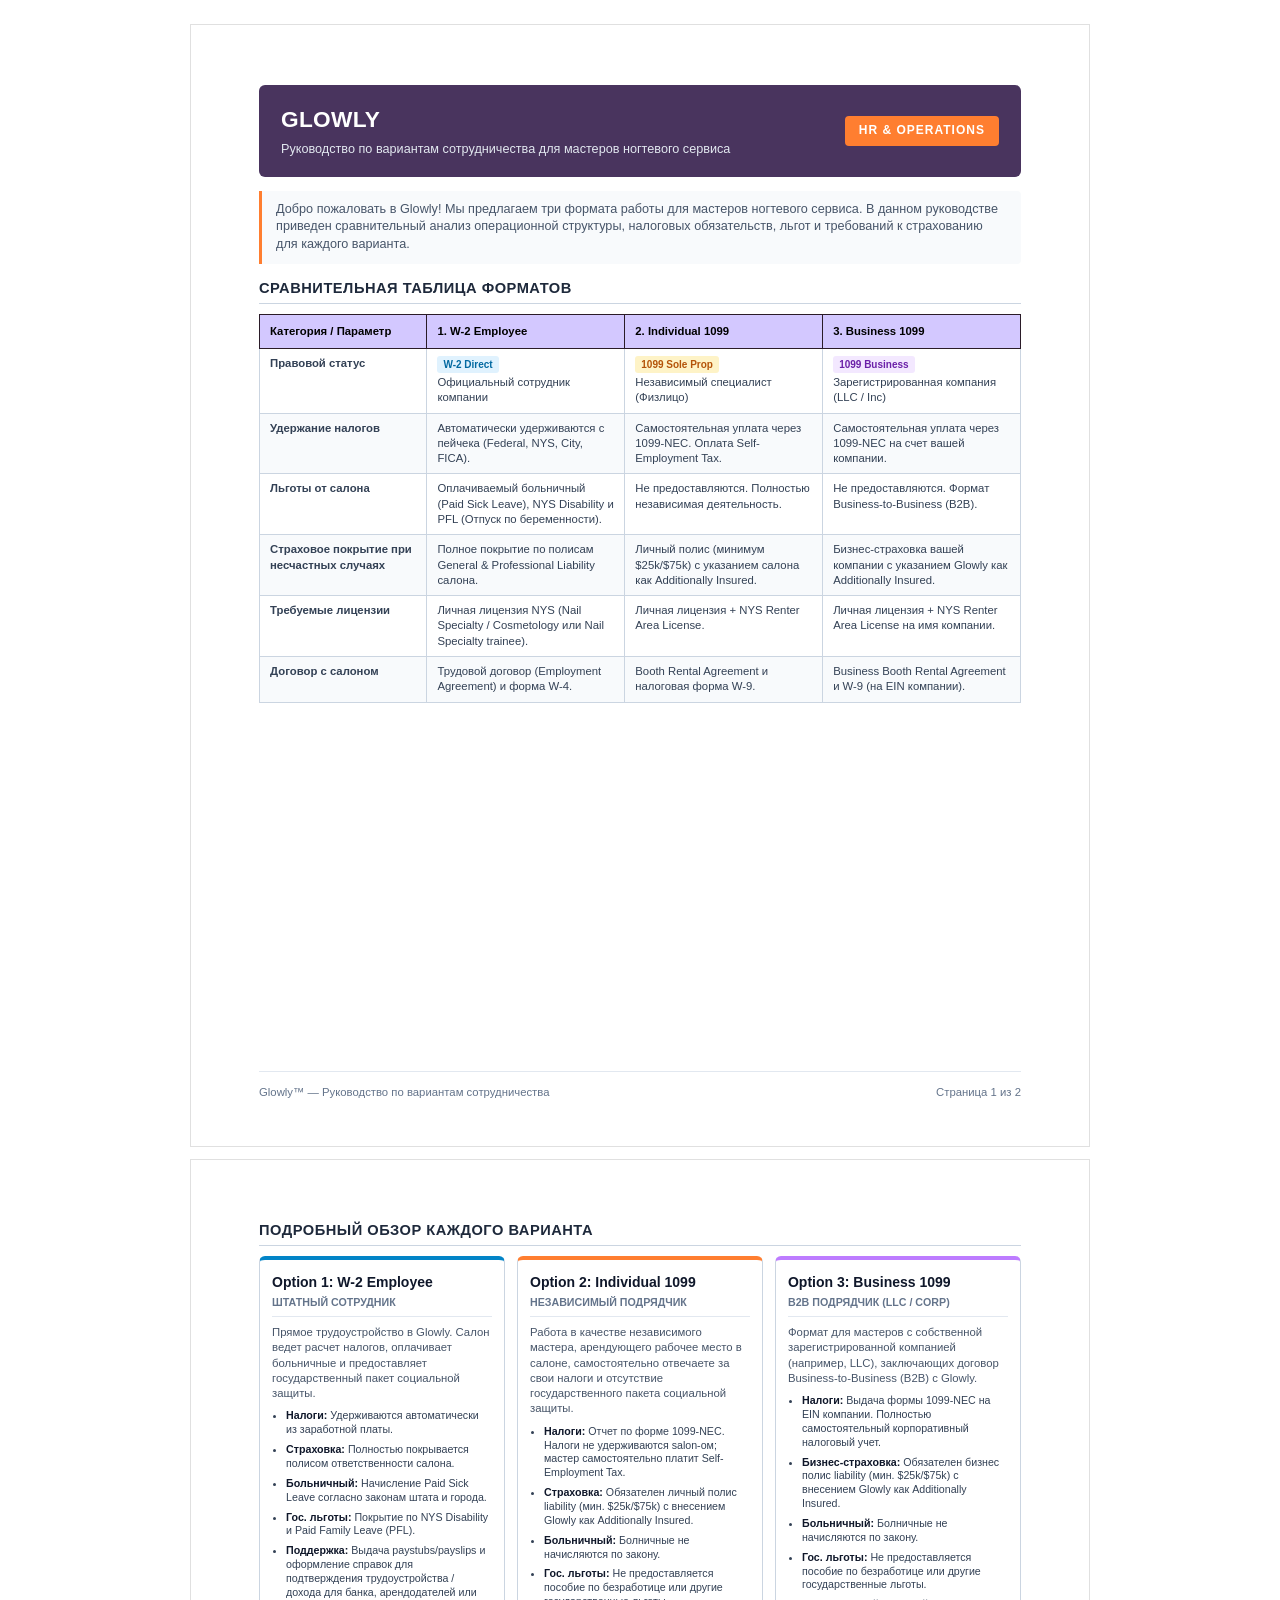
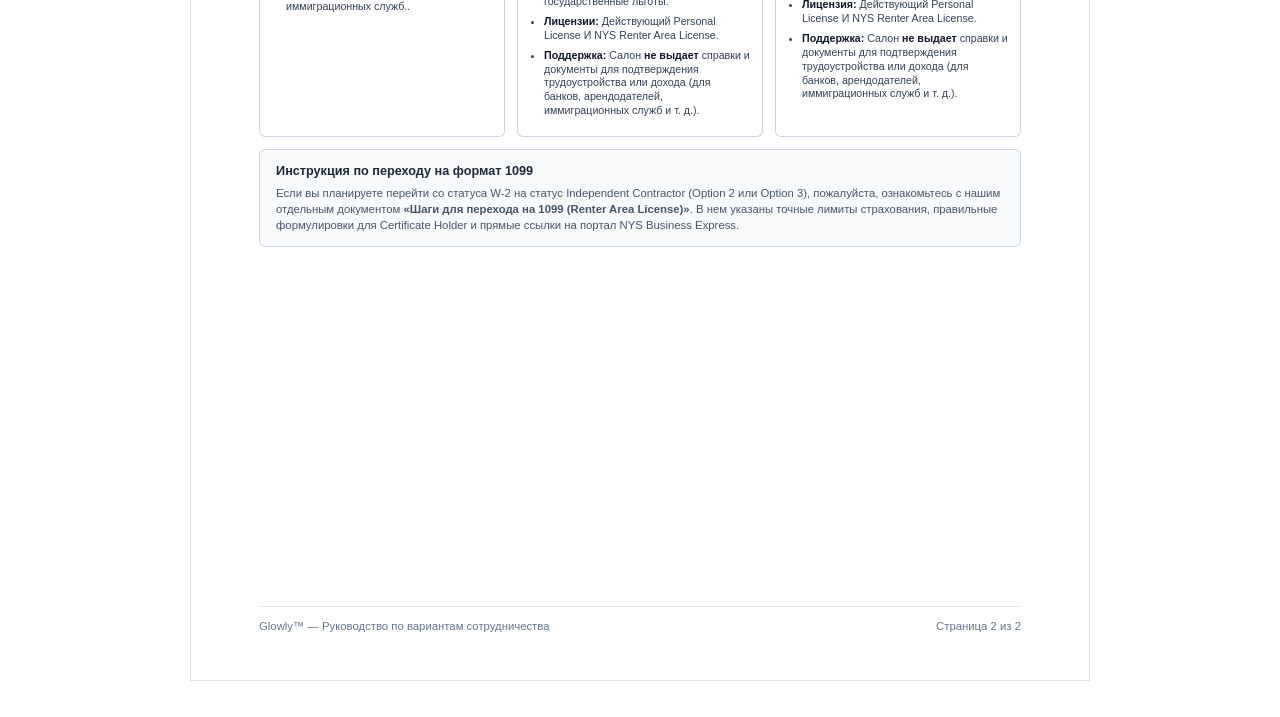
==== commit a15bdbef: "6.2 page draft" ====
--- a/index.html
+++ b/index.html
@@ -502,7 +502,7 @@
                     <strong>Бизнес-страховка:</strong> Обязателен бизнес полис liability (мин. $25k/$75k) с внесением
                     Glowly как Additionally Insured.
                   </li>
-                  <li><strong></strong>Больничный:</strong> Болничные не начисляются по закону.</li>
+                  <li><strong>Больничный:</strong> Болничные не начисляются по закону.</li>
                   <li>
                     <strong>Гос. льготы:</strong> Не предоставляется пособие по безработице или другие государственные
                     льготы.
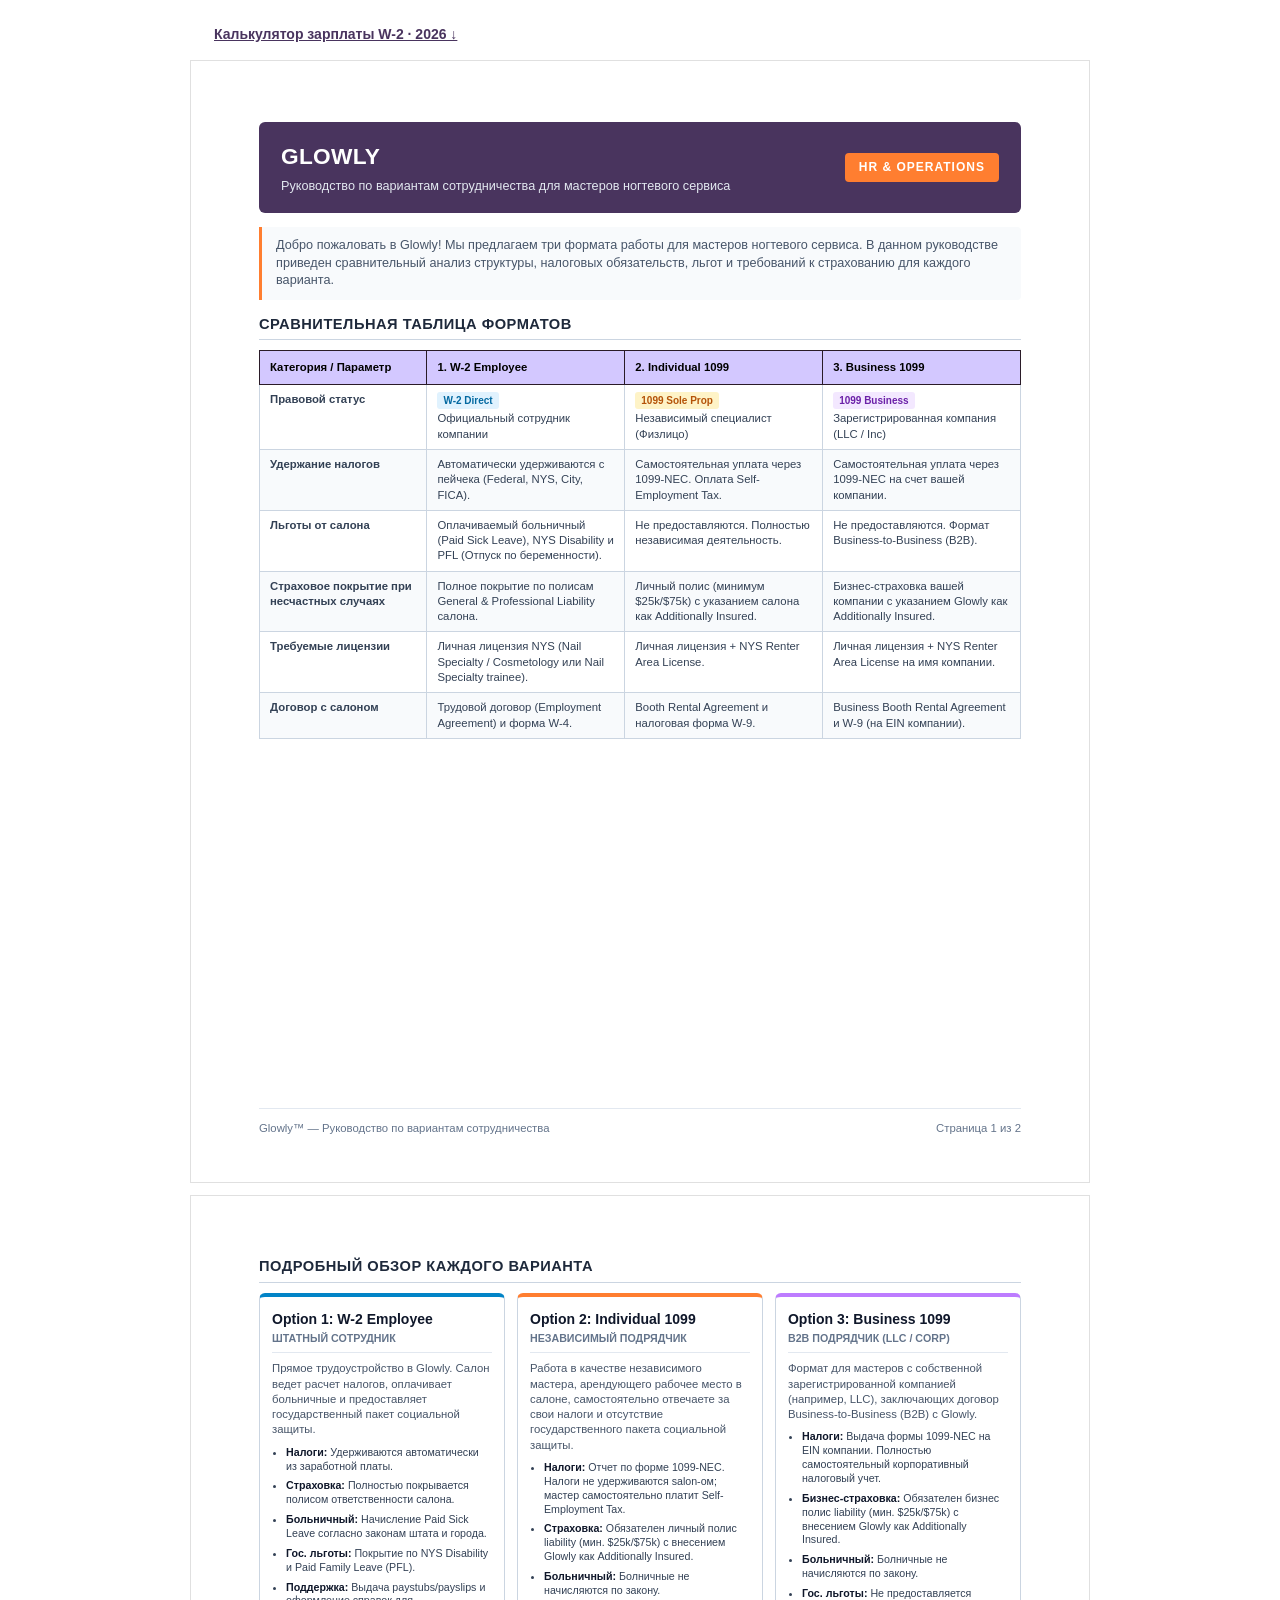
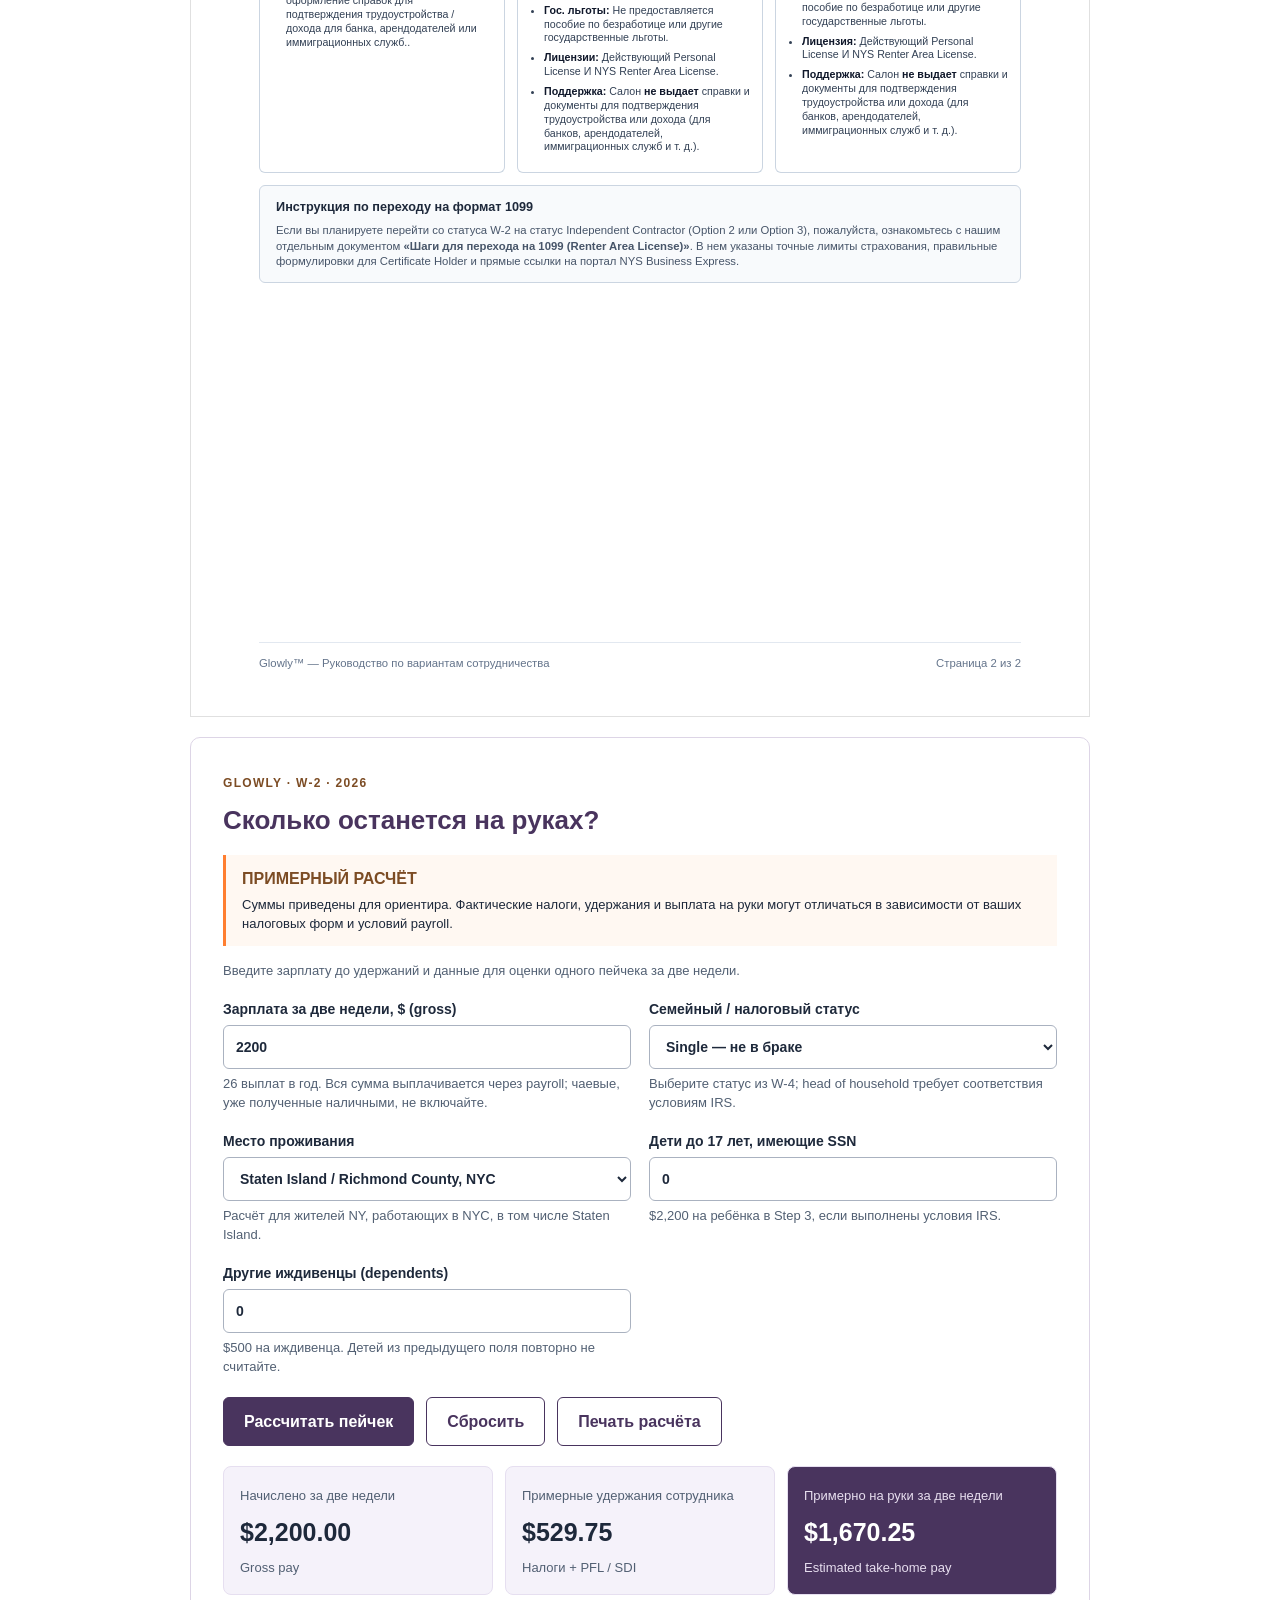
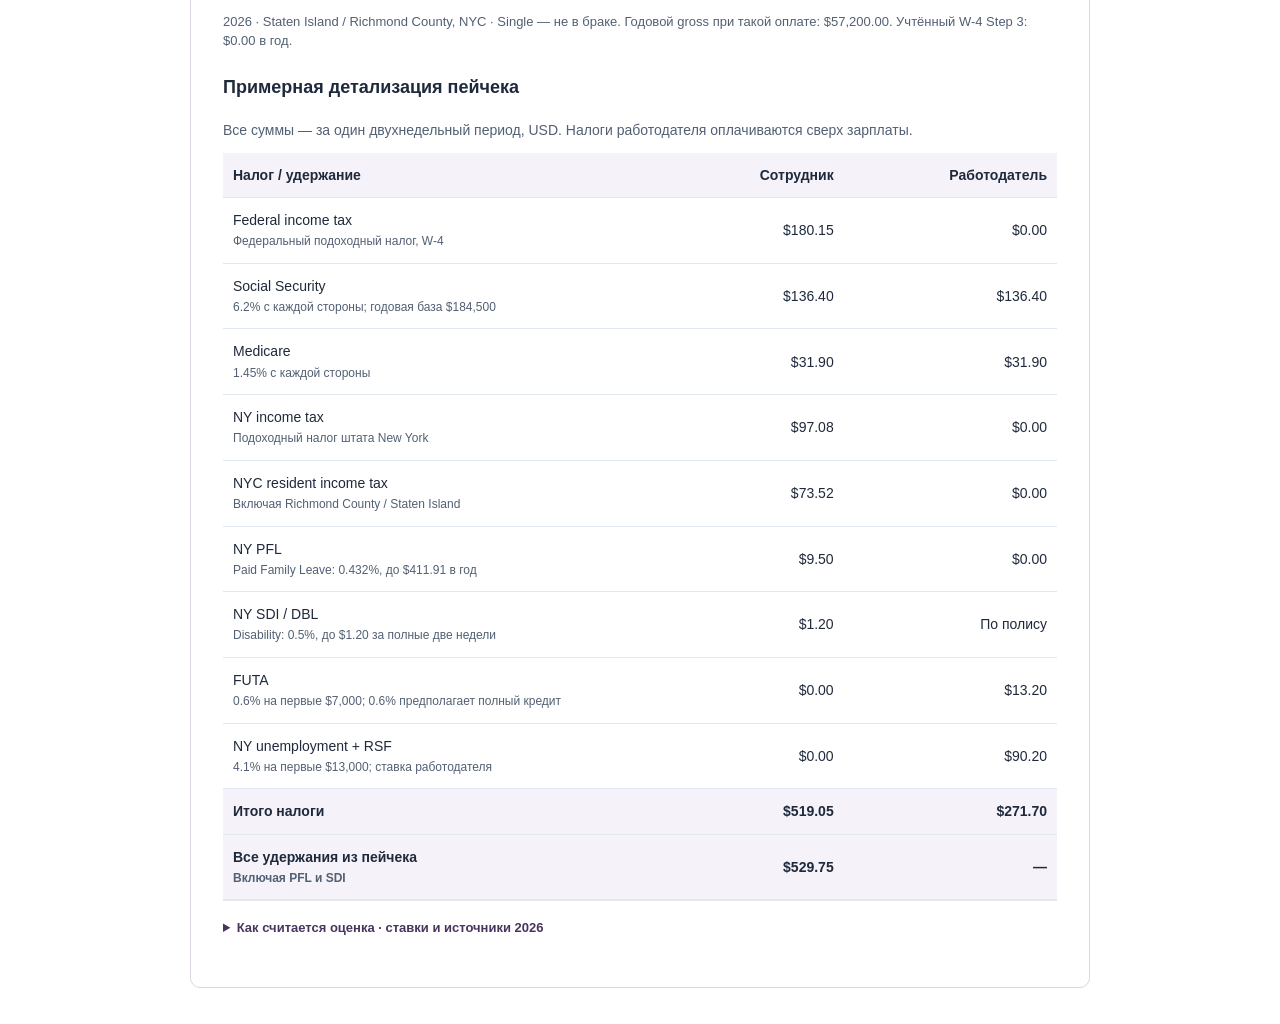
==== commit 3779e5c4: "Add approximate 2026 W-2 paycheck calculator" ====
--- a/index.html
+++ b/index.html
@@ -2,6 +2,10 @@
 <html lang="ru">
   <head>
     <meta charset="UTF-8" />
+    <meta name="viewport" content="width=device-width, initial-scale=1" />
+    <link rel="stylesheet" href="payroll.css" />
+    <script src="payroll.js" defer></script>
+    <script src="payroll-ui.js" defer></script>
     <title>Glowly — Варианты работы для мастеров ногтевого сервиса</title>
     <style>
       @page {
@@ -343,6 +347,7 @@
     </style>
   </head>
   <body>
+    <nav class="payroll-nav" aria-label="Навигация"><a href="#paycheck-calculator">Калькулятор зарплаты W-2 · 2026 ↓</a></nav>
     <div contenteditable="true">
       <!-- PAGE 1 -->
       <section class="page">
@@ -357,8 +362,8 @@
 
           <div class="intro-text">
             Добро пожаловать в Glowly! Мы предлагаем три формата работы для мастеров ногтевого сервиса. В данном
-            руководстве приведен сравнительный анализ операционной структуры, налоговых обязательств, льгот и требований
-            к страхованию для каждого варианта.
+            руководстве приведен сравнительный анализ структуры, налоговых обязательств, льгот и требований к
+            страхованию для каждого варианта.
           </div>
 
           <h2 class="section-title">Сравнительная таблица форматов</h2>
@@ -534,5 +539,8 @@
         </footer>
       </section>
     </div>
+    <section id="paycheck-calculator" class="payroll" aria-label="Калькулятор зарплаты W-2" contenteditable="false">
+      <noscript>Для расчёта зарплаты включите JavaScript в браузере.</noscript>
+    </section>
   </body>
 </html>
--- a/payroll.css
+++ b/payroll.css
@@ -0,0 +1,63 @@
+.payroll-nav { display:flex; gap:18px; align-items:center; padding:0 24px 16px; font-size:14px; }
+.payroll-nav a { color:#49345e; font-weight:600; }
+.payroll { background:#fff; border:1px solid #ddd5e6; margin:20px auto 12px; padding:32px; border-radius:10px; scroll-margin-top:16px; }
+.payroll h2 { color:#49345e; font-size:26px; margin:8px 0; }
+.payroll h3 { font-size:18px; margin:24px 0 12px; }
+.payroll .eyebrow { font-size:12px; font-weight:700; letter-spacing:1.3px; color:#7c4c24; }
+.payroll p { margin:8px 0 16px; }
+.payroll .muted, .payroll small { color:#526073; font-size:13px; }
+.payroll .field-grid { display:grid; grid-template-columns:repeat(2,minmax(0,1fr)); gap:18px; margin:18px 0; }
+.payroll label.field { display:flex; flex-direction:column; gap:6px; font-size:14px; font-weight:600; }
+.payroll label small { font-weight:400; }
+.payroll input:not([type=checkbox]), .payroll select { width:100%; min-width:0; min-height:44px; padding:10px 12px; border:1px solid #aab2c0; border-radius:6px; font:inherit; color:#1e293b; background:#fff; }
+.payroll :is(input,select,button,summary,a):focus-visible { outline:3px solid #ff7e30; outline-offset:3px; }
+.payroll .check { display:flex; gap:10px; align-items:flex-start; margin:14px 0; font-size:14px; }
+.payroll input[type=checkbox] { width:18px; height:18px; accent-color:#49345e; flex-shrink:0; }
+.payroll details { border-top:1px solid #e2e8f0; padding:16px 0; }
+.payroll summary { cursor:pointer; color:#49345e; font-weight:600; }
+.payroll .actions { display:flex; gap:12px; flex-wrap:wrap; margin:20px 0; }
+.payroll button { padding:12px 20px; border:1px solid #49345e; border-radius:6px; font:inherit; font-weight:600; cursor:pointer; background:#49345e; color:#fff; }
+.payroll button.secondary { background:#fff; color:#49345e; }
+.payroll .summary-grid { display:grid; grid-template-columns:repeat(3,minmax(0,1fr)); gap:12px; margin:18px 0; }
+.payroll .stat { background:#f5f2fa; border:1px solid #e6dff0; border-radius:8px; padding:16px; }
+.payroll .stat strong { display:block; font-size:25px; margin:8px 0 4px; font-variant-numeric:tabular-nums; overflow-wrap:anywhere; }
+.payroll .stat.net { background:#49345e; color:#fff; }
+.payroll .stat.net small { color:#e7deef; }
+.payroll .table-scroll { overflow-x:auto; }
+.payroll table { width:100%; border-collapse:collapse; font-size:14px; }
+.payroll caption { text-align:left; margin:8px 0 12px; color:#526073; }
+.payroll th, .payroll td { padding:12px 10px; border-bottom:1px solid #e2e8f0; text-align:right; font-variant-numeric:tabular-nums; }
+.payroll th:first-child { text-align:left; width:54%; }
+.payroll tbody th { font-weight:500; }
+.payroll th small { display:block; margin-top:3px; font-size:12px; }
+.payroll thead, .payroll tfoot { background:#f5f2fa; }
+.payroll tfoot { font-weight:700; }
+.payroll .note { border-left:3px solid #ff7e30; padding:12px 16px; background:#fff8f2; font-size:13px; margin:16px 0; }
+.payroll .estimate-notice strong { display:block; font-size:16px; color:#7c4c24; margin-bottom:6px; }
+.payroll .error { padding:12px; border:1px solid #b42318; color:#9c1c13; background:#fff4f2; border-radius:6px; }
+.payroll [hidden] { display:none !important; }
+.payroll .sources { font-size:13px; line-height:1.7; }
+.payroll a { color:#61437c; }
+@media screen and (max-width:600px) {
+  .payroll { padding:22px 16px; border-radius:0; }
+  .payroll .field-grid, .payroll .summary-grid { grid-template-columns:1fr; }
+  .payroll h2 { font-size:23px; }
+  .payroll table { font-size:12px; }
+  .payroll th, .payroll td { padding:10px 6px; }
+  .payroll th small { font-size:11px; }
+}
+@media print {
+  .payroll-nav, .payroll .actions, .payroll details, .payroll .payroll-breakdown { display:none; }
+  .payroll { border:0; margin:0; padding:14mm 18mm; break-before:page; }
+  .payroll .field-grid { gap:8px; }
+  .payroll .field-grid label { font-size:10px; }
+  .payroll .field-grid input, .payroll .field-grid select { padding:4px; min-height:0; }
+  .payroll table { font-size:10px; }
+  .payroll th, .payroll td { padding:6px; }
+  .payroll tr, .payroll .stat { break-inside:avoid; }
+  .payroll tfoot { display:table-row-group; }
+  .payroll .stat strong { font-size:20px; }
+  .payroll .table-scroll { overflow:visible; }
+  body.print-payroll > :not(.payroll) { display:none !important; }
+  body.print-payroll .payroll { break-before:auto; }
+}
